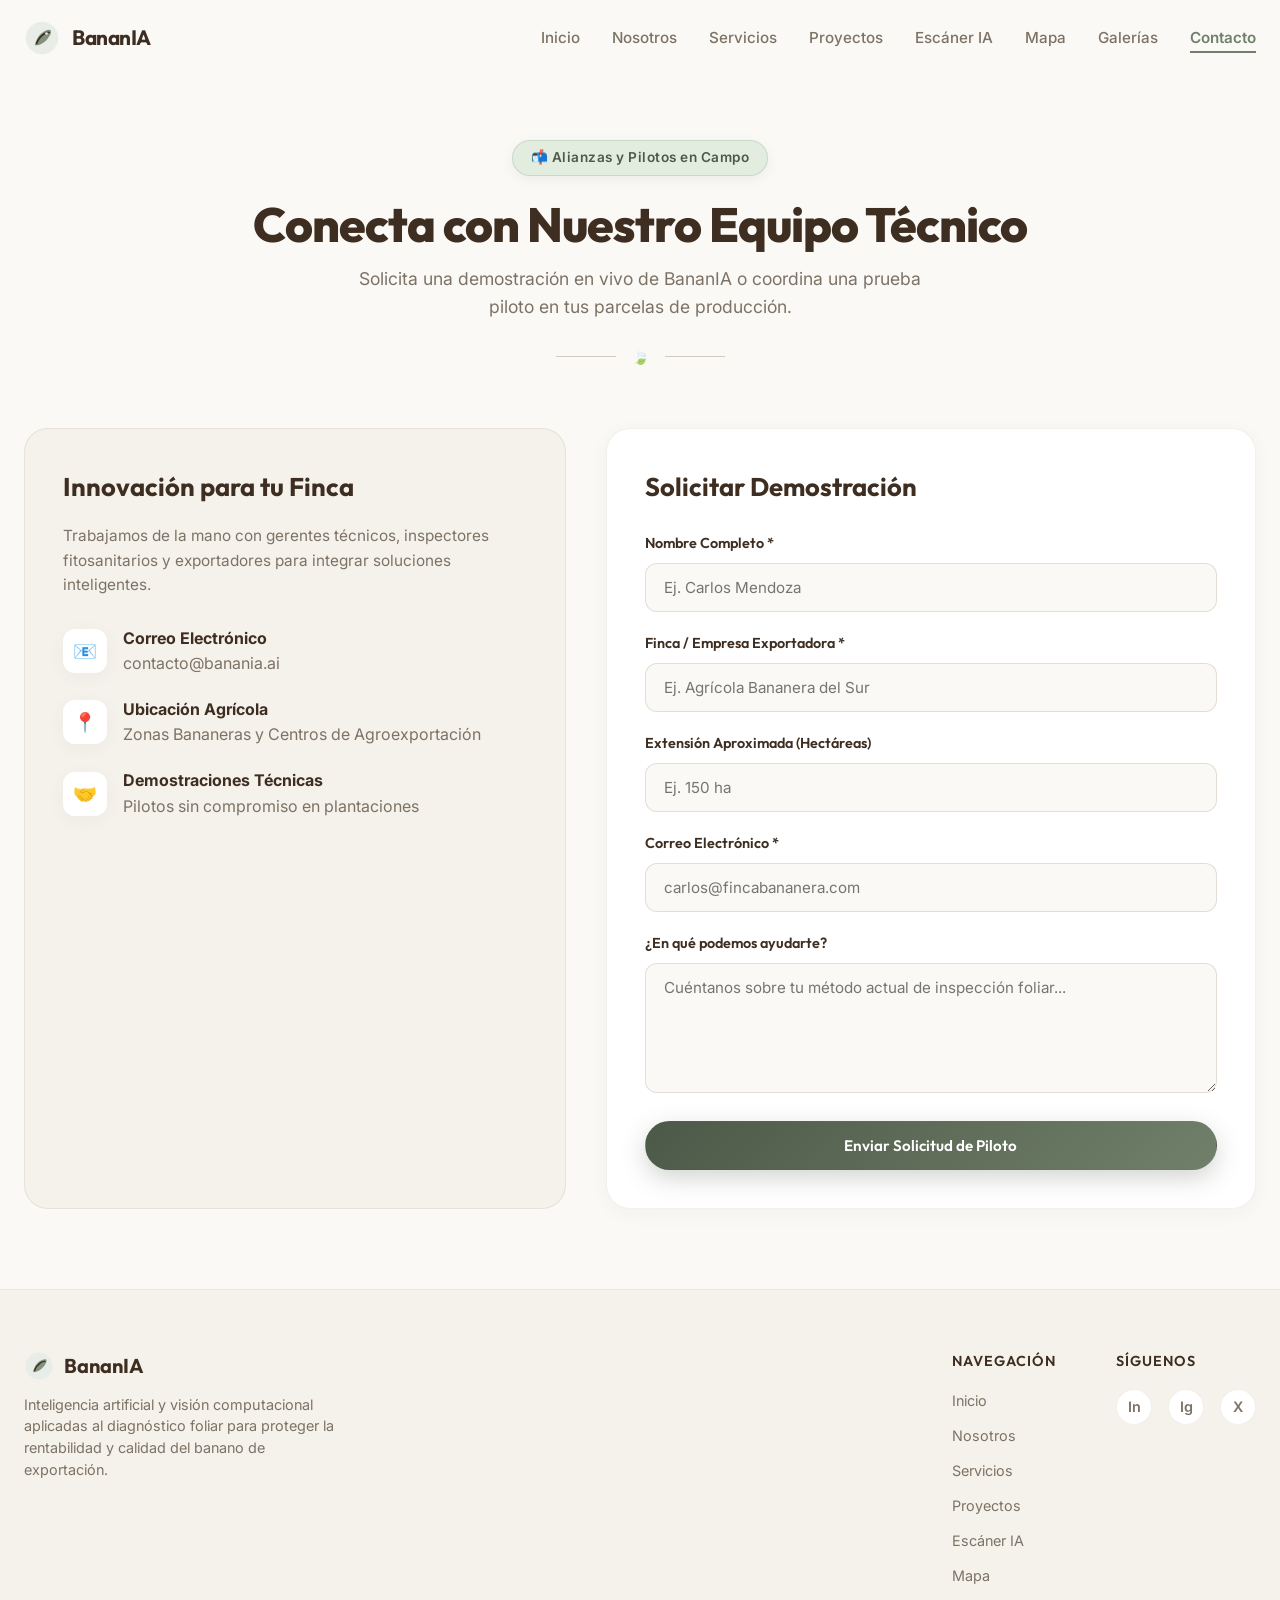
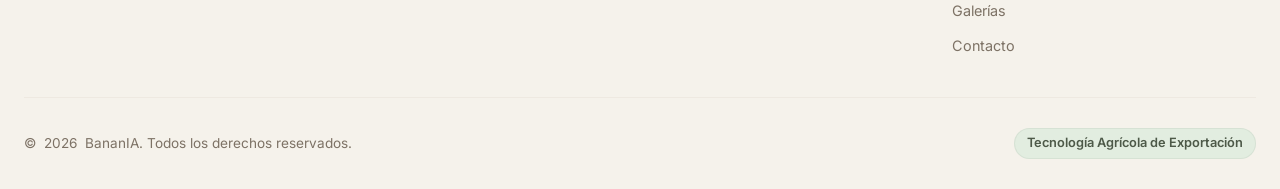
==== contacto.html @ 1381fcdc "Add files via upload" ====
<!DOCTYPE html>
<html lang="es">
<head>
  <meta charset="UTF-8">
  <meta name="viewport" content="width=device-width, initial-scale=1.0">
  <title>Contacto - BananIA</title>
  <meta name="description" content="Ponte en contacto con el equipo de BananIA para solicitar demostraciones o pilotos de inteligencia artificial en tu finca bananera.">
  <link rel="stylesheet" href="styles.css">
</head>
<body>
  <!-- ==========================================================================
       BARRA DE NAVEGACIÓN FIJA REUTILIZABLE
       ========================================================================== -->
  <header class="main-navbar" id="navbar">
    <div class="navbar-container">
      <a href="index.html" class="navbar-brand">
        <svg xmlns="http://www.w3.org/2000/svg" viewBox="0 0 40 40" width="36" height="36" fill="none">
          <circle cx="20" cy="20" r="18" fill="#E8EDE7" />
          <path d="M12 28C15 14 26 10 29 11C31 12 30 16 26 21C22 26 15 29 12 28Z" fill="#70806A" opacity="0.85"/>
          <path d="M14 26C18 16 26 13 28 14" stroke="#3E2E21" stroke-width="1.8" stroke-linecap="round"/>
          <circle cx="25" cy="15" r="1.5" fill="#E2EDE0" />
        </svg>
        <span>BananIA</span>
      </a>

      <button class="navbar-toggle" id="navbarToggle" aria-label="Abrir menú de navegación" aria-expanded="false" aria-controls="navbarMenu">
        <span></span>
        <span></span>
        <span></span>
      </button>

      <ul class="navbar-menu" id="navbarMenu">
        <li><a href="index.html" class="navbar-link">Inicio</a></li>
        <li><a href="nosotros.html" class="navbar-link">Nosotros</a></li>
        <li><a href="servicios.html" class="navbar-link">Servicios</a></li>
        <li><a href="proyectos.html" class="navbar-link">Proyectos</a></li>
        <li><a href="escaner.html" class="navbar-link">Escáner IA</a></li>
        <li><a href="mapa.html" class="navbar-link">Mapa</a></li>
        <li><a href="galerias.html" class="navbar-link">Galerías</a></li>
        <li><a href="contacto.html" class="navbar-link active">Contacto</a></li>
      </ul>
    </div>
  </header>

  <!-- ==========================================================================
       CONTENIDO PRINCIPAL - CONTACTO
       ========================================================================== -->
  <main class="main-content">
    <section class="hero-section">
      <div class="hero-badge">📬 Alianzas y Pilotos en Campo</div>
      <h1>Conecta con Nuestro Equipo Técnico</h1>
      <p>Solicita una demostración en vivo de BananIA o coordina una prueba piloto en tus parcelas de producción.</p>
      <div class="decorative-separator">
        <span></span>
        <i>🍃</i>
        <span></span>
      </div>
    </section>

    <!-- Sección de Formulario y Datos de Contacto -->
    <section class="contact-container">
      <!-- Tarjeta Info -->
      <aside class="contact-info-card">
        <h3>Innovación para tu Finca</h3>
        <p>Trabajamos de la mano con gerentes técnicos, inspectores fitosanitarios y exportadores para integrar soluciones inteligentes.</p>

        <div class="contact-item">
          <div class="contact-item-icon">📧</div>
          <div>
            <strong style="display:block; color:var(--color-dark-brown);">Correo Electrónico</strong>
            <span style="color:var(--color-text-muted);">contacto@banania.ai</span>
          </div>
        </div>

        <div class="contact-item">
          <div class="contact-item-icon">📍</div>
          <div>
            <strong style="display:block; color:var(--color-dark-brown);">Ubicación Agrícola</strong>
            <span style="color:var(--color-text-muted);">Zonas Bananeras y Centros de Agroexportación</span>
          </div>
        </div>

        <div class="contact-item">
          <div class="contact-item-icon">🤝</div>
          <div>
            <strong style="display:block; color:var(--color-dark-brown);">Demostraciones Técnicas</strong>
            <span style="color:var(--color-text-muted);">Pilotos sin compromiso en plantaciones</span>
          </div>
        </div>
      </aside>

      <!-- Tarjeta Formulario -->
      <div class="contact-form-card">
        <h3 style="font-family:var(--font-title); font-size:1.6rem; color:var(--color-dark-brown); margin-bottom: 24px;">Solicitar Demostración</h3>

        <div id="formFeedback" style="display:none; padding:16px; margin-bottom:20px; border-radius:12px; background:#e8f5e9; color:#2e7d32; font-weight:500;"></div>

        <form id="contactForm">
          <div class="form-group">
            <label for="nombre">Nombre Completo *</label>
            <input type="text" id="nombre" class="form-control" placeholder="Ej. Carlos Mendoza" required>
          </div>

          <div class="form-group">
            <label for="empresa">Finca / Empresa Exportadora *</label>
            <input type="text" id="empresa" class="form-control" placeholder="Ej. Agrícola Bananera del Sur" required>
          </div>

          <div class="form-group">
            <label for="hectareas">Extensión Aproximada (Hectáreas)</label>
            <input type="text" id="hectareas" class="form-control" placeholder="Ej. 150 ha">
          </div>

          <div class="form-group">
            <label for="email">Correo Electrónico *</label>
            <input type="email" id="email" class="form-control" placeholder="carlos@fincabananera.com" required>
          </div>

          <div class="form-group">
            <label for="mensaje">¿En qué podemos ayudarte?</label>
            <textarea id="mensaje" class="form-control" placeholder="Cuéntanos sobre tu método actual de inspección foliar..."></textarea>
          </div>

          <button type="submit" class="btn btn-primary" style="width:100%; justify-content:center;">Enviar Solicitud de Piloto</button>
        </form>
      </div>
    </section>
  </main>

  <!-- ==========================================================================
       PIE DE PÁGINA (FOOTER) REUTILIZABLE
       ========================================================================== -->
  <footer class="main-footer">
    <div class="footer-container">
      <div class="footer-top">
        <div class="footer-info">
          <a href="index.html" class="footer-logo">
            <svg xmlns="http://www.w3.org/2000/svg" viewBox="0 0 40 40" width="30" height="30" fill="none">
              <circle cx="20" cy="20" r="18" fill="#E8EDE7" />
              <path d="M12 28C15 14 26 10 29 11C31 12 30 16 26 21C22 26 15 29 12 28Z" fill="#70806A" opacity="0.85"/>
              <path d="M14 26C18 16 26 13 28 14" stroke="#3E2E21" stroke-width="1.8" stroke-linecap="round"/>
            </svg>
            <span>BananIA</span>
          </a>
          <p class="footer-desc">Inteligencia artificial y visión computacional aplicadas al diagnóstico foliar para proteger la rentabilidad y calidad del banano de exportación.</p>
        </div>

        <div class="footer-links-group">
          <nav class="footer-column" aria-label="Navegación del footer">
            <span class="footer-heading">Navegación</span>
            <a href="index.html" class="footer-link">Inicio</a>
            <a href="nosotros.html" class="footer-link">Nosotros</a>
            <a href="servicios.html" class="footer-link">Servicios</a>
            <a href="proyectos.html" class="footer-link">Proyectos</a>
            <a href="escaner.html" class="footer-link">Escáner IA</a>
            <a href="mapa.html" class="footer-link">Mapa</a>
            <a href="galerias.html" class="footer-link">Galerías</a>
            <a href="contacto.html" class="footer-link">Contacto</a>
          </nav>

          <div class="footer-column">
            <span class="footer-heading">Síguenos</span>
            <div class="footer-socials">
              <a href="#" class="social-icon" aria-label="LinkedIn">In</a>
              <a href="#" class="social-icon" aria-label="Instagram">Ig</a>
              <a href="#" class="social-icon" aria-label="Twitter">X</a>
            </div>
          </div>
        </div>
      </div>

      <div class="footer-bottom">
        <div class="footer-copy">
          &copy; <span id="footerYear"></span> BananIA. Todos los derechos reservados.
        </div>
        <div class="footer-counter">
          <span>Tecnología Agrícola de Exportación</span>
        </div>
      </div>
    </div>
  </footer>

  <script src="script.js"></script>
</body>
</html>
---- styles.css ----
/* ==========================================================================
   VARIABLES DE DISEÑO (PALETA SUAVE, NATURAL Y TEXTURAS)
   ========================================================================== */
@import url('https://fonts.googleapis.com/css2?family=Inter:wght@300;400;500;600&family=Outfit:wght@400;500;600;700;800&display=swap');
:root {
  /* Paleta de Colores Naturales */
  --color-white: #ffffff;
  --color-bg-hueso: #faf9f6;
  --color-bg-beige: #f5f2eb;
  --color-beige-dark: #e8e3d9;
  --color-light-brown: #af9b89;
  --color-dark-brown: #3e2e21;
  --color-pastel-green: #e2ede0;
  --color-olive-green: #70806a;
  --color-olive-dark: #4d5948;
  --color-light-gray: #f0f2ef;
  
  /* Colores de Texto */
  --color-text-dark: #2d261e;
  --color-text-muted: #7d7265;
  --color-text-light: #8e9c89;
  
  /* Fuentes */
  --font-title: 'Outfit', -apple-system, BlinkMacSystemFont, "Segoe UI", Roboto, Helvetica, Arial, sans-serif;
  --font-body: 'Inter', -apple-system, BlinkMacSystemFont, "Segoe UI", Roboto, Helvetica, Arial, sans-serif;
  
  /* Transiciones y Sombras */
  --transition-smooth: all 0.4s cubic-bezier(0.16, 1, 0.3, 1);
  --shadow-soft: 0 4px 20px rgba(62, 46, 33, 0.04);
  --shadow-medium: 0 10px 30px rgba(62, 46, 33, 0.08);
  --shadow-hover: 0 20px 40px rgba(112, 128, 106, 0.15);
  
  /* Bordes */
  --border-radius-sm: 8px;
  --border-radius-md: 16px;
  --border-radius-lg: 24px;
}
/* ==========================================================================
   RESET Y CONFIGURACIÓN GLOBAL
   ========================================================================== */
* {
  margin: 0;
  padding: 0;
  box-sizing: border-box;
}
html {
  scroll-behavior: smooth;
  width: 100%;
  height: 100%;
}
body {
  width: 100%;
  min-height: 100vh;
  font-family: var(--font-body);
  background-color: var(--color-bg-hueso);
  color: var(--color-text-dark);
  line-height: 1.6;
  -webkit-font-smoothing: antialiased;
  -moz-osx-font-smoothing: grayscale;
  display: flex;
  flex-direction: column;
}
/* ==========================================================================
   BARRA DE NAVEGACIÓN FIJA REUTILIZABLE
   ========================================================================== */
.main-navbar {
  position: fixed;
  top: 0;
  left: 0;
  width: 100%;
  z-index: 1000;
  background-color: transparent;
  border-bottom: 1px solid transparent;
  transition: var(--transition-smooth);
  padding: 20px 0;
}
/* Efecto al hacer scroll */
.main-navbar.navbar-scrolled {
  background-color: rgba(250, 249, 246, 0.85);
  backdrop-filter: blur(12px);
  -webkit-backdrop-filter: blur(12px);
  padding: 14px 0;
  border-bottom: 1px solid rgba(112, 128, 106, 0.1);
  box-shadow: var(--shadow-soft);
}
.navbar-container {
  max-width: 1400px;
  margin: 0 auto;
  padding: 0 24px;
  display: flex;
  align-items: center;
  justify-content: space-between;
}
/* Logo y Nombre */
.navbar-brand {
  display: flex;
  align-items: center;
  gap: 12px;
  text-decoration: none;
  color: var(--color-dark-brown);
  font-family: var(--font-title);
  font-weight: 700;
  font-size: 1.3rem;
  letter-spacing: -0.5px;
  transition: var(--transition-smooth);
}
.navbar-brand img,
.navbar-brand svg {
  width: 36px;
  height: 36px;
  object-fit: contain;
  transition: var(--transition-smooth);
}
.navbar-brand:hover {
  opacity: 0.9;
}
.navbar-brand:hover img,
.navbar-brand:hover svg {
  transform: rotate(5deg) scale(1.05);
}
/* Menú de Opciones */
.navbar-menu {
  display: flex;
  align-items: center;
  gap: 32px;
  list-style: none;
}
.navbar-link {
  text-decoration: none;
  color: var(--color-text-muted);
  font-weight: 500;
  font-size: 0.95rem;
  transition: var(--transition-smooth);
  position: relative;
  padding: 6px 0;
}
.navbar-link::after {
  content: '';
  position: absolute;
  bottom: 0;
  left: 0;
  width: 100%;
  height: 2px;
  background-color: var(--color-olive-green);
  transform: scaleX(0);
  transform-origin: right;
  transition: transform 0.3s ease;
}
.navbar-link:hover {
  color: var(--color-dark-brown);
}
.navbar-link:hover::after {
  transform: scaleX(1);
  transform-origin: left;
}
.navbar-link.active {
  color: var(--color-olive-green);
  font-weight: 600;
}
.navbar-link.active::after {
  transform: scaleX(1);
  background-color: var(--color-olive-green);
}
/* Botón Menú Hamburguesa (Móviles) */
.navbar-toggle {
  display: none;
  background: none;
  border: none;
  cursor: pointer;
  padding: 8px;
  z-index: 1001;
}
.navbar-toggle span {
  display: block;
  width: 24px;
  height: 2px;
  background-color: var(--color-dark-brown);
  margin: 5px 0;
  transition: var(--transition-smooth);
}
/* Animación del menú móvil activo */
.navbar-toggle.active span:nth-child(1) {
  transform: translateY(7px) rotate(45deg);
}
.navbar-toggle.active span:nth-child(2) {
  opacity: 0;
}
.navbar-toggle.active span:nth-child(3) {
  transform: translateY(-7px) rotate(-45deg);
}
/* Responsive Navbar */
@media (max-width: 768px) {
  .navbar-toggle {
    display: block;
  }
  .navbar-menu {
    position: fixed;
    top: 0;
    right: -100%;
    width: 280px;
    height: 100vh;
    background-color: var(--color-bg-hueso);
    flex-direction: column;
    justify-content: center;
    gap: 40px;
    box-shadow: -10px 0 30px rgba(62, 46, 33, 0.05);
    transition: var(--transition-smooth);
    padding: 40px;
    z-index: 1000;
    border-left: 1px solid rgba(112, 128, 106, 0.1);
  }
  .navbar-menu.active {
    right: 0;
  }
  .navbar-link {
    font-size: 1.1rem;
  }
}
/* ==========================================================================
   CONTENEDOR PRINCIPAL Y HERO
   ========================================================================== */
.main-content {
  flex: 1;
  padding-top: 120px; /* Margen para compensar navbar fija */
  max-width: 1400px;
  width: 100%;
  margin: 0 auto;
  padding-left: 24px;
  padding-right: 24px;
  animation: fadeIn 0.8s ease-out;
}
.hero-section {
  text-align: center;
  margin-bottom: 60px;
  margin-top: 20px;
}
.hero-section h1 {
  font-family: var(--font-title);
  font-size: 3rem;
  color: var(--color-dark-brown);
  font-weight: 800;
  letter-spacing: -1px;
  margin-bottom: 12px;
  line-height: 1.2;
}
.hero-section p {
  font-size: 1.1rem;
  color: var(--color-text-muted);
  max-width: 600px;
  margin: 0 auto 24px;
  font-weight: 400;
}
.decorative-separator {
  display: flex;
  align-items: center;
  justify-content: center;
  gap: 16px;
  margin: 0 auto;
}
.decorative-separator span {
  display: block;
  height: 1px;
  width: 60px;
  background-color: var(--color-light-brown);
  opacity: 0.5;
}
.decorative-separator i {
  color: var(--color-olive-green);
  font-size: 14px;
  font-style: normal;
  opacity: 0.7;
}
/* ==========================================================================
   SISTEMA DE PESTAÑAS (TABS)
   ========================================================================== */
.tabs-wrapper {
  display: flex;
  justify-content: center;
  margin-bottom: 48px;
  opacity: 0;
  animation: slideUp 0.8s ease-out 0.2s forwards;
}
.tabs-container {
  display: flex;
  gap: 8px;
  background-color: var(--color-bg-beige);
  padding: 6px;
  border-radius: var(--border-radius-md);
  border: 1px solid rgba(175, 155, 137, 0.15);
  box-shadow: var(--shadow-soft);
  flex-wrap: wrap;
  justify-content: center;
}
.tab-button {
  background: transparent;
  border: 1px solid transparent;
  padding: 10px 24px;
  border-radius: 12px;
  cursor: pointer;
  transition: var(--transition-smooth);
  display: flex;
  flex-direction: column;
  align-items: center;
  justify-content: center;
  color: var(--color-text-muted);
}
.tab-button:hover {
  color: var(--color-dark-brown);
  background-color: rgba(255, 255, 255, 0.5);
}
.tab-button.active {
  background-color: var(--color-white);
  color: var(--color-olive-dark);
  box-shadow: var(--shadow-soft);
  border-color: rgba(112, 128, 106, 0.15);
}
.tab-name {
  font-family: var(--font-title);
  font-weight: 600;
  font-size: 0.95rem;
}
.tab-count {
  font-size: 0.75rem;
  opacity: 0.8;
  margin-top: 2px;
}
/* Detalles específicos de colores activos sutiles por carpeta */
.tab-button.active[data-carpeta="galeria1"] {
  border-left: 3px solid var(--color-olive-green);
}
.tab-button.active[data-carpeta="galeria2"] {
  border-left: 3px solid var(--color-light-brown);
}
.tab-button.active[data-carpeta="galeria3"] {
  border-left: 3px solid var(--color-dark-brown);
}
/* Info de Carpeta Activa */
.carpeta-info {
  text-align: center;
  margin-bottom: 40px;
  animation: fadeIn 0.5s ease-out;
}
.carpeta-info h2 {
  font-family: var(--font-title);
  font-size: 1.8rem;
  color: var(--color-dark-brown);
  font-weight: 600;
  margin-bottom: 6px;
}
.carpeta-info p {
  font-size: 1rem;
  color: var(--color-text-muted);
  max-width: 800px;
  margin: 0 auto;
}
/* ==========================================================================
   INDICADORES DE CARGA (LOADER) Y ESTADOS
   ========================================================================== */
.loader-container {
  display: none;
  text-align: center;
  padding: 80px 20px;
}
.loader-container.active {
  display: block;
}
.spinner {
  width: 48px;
  height: 48px;
  border: 3px solid var(--color-pastel-green);
  border-top-color: var(--color-olive-green);
  border-radius: 50%;
  animation: spin 1s infinite linear;
  margin: 0 auto 20px;
}
.loader-text {
  font-family: var(--font-title);
  font-size: 1rem;
  color: var(--color-text-muted);
  font-weight: 500;
  letter-spacing: 0.5px;
}
/* Mensajes de Estado */
.estado-mensaje {
  display: none;
  text-align: center;
  padding: 80px 24px;
  background-color: var(--color-bg-beige);
  border-radius: var(--border-radius-lg);
  border: 1px solid rgba(175, 155, 137, 0.1);
  max-width: 600px;
  margin: 40px auto;
  box-shadow: var(--shadow-soft);
}
.estado-mensaje.active {
  display: block;
  animation: scaleIn 0.5s cubic-bezier(0.16, 1, 0.3, 1);
}
.estado-icono {
  font-size: 3rem;
  margin-bottom: 16px;
}
.estado-texto h2 {
  font-family: var(--font-title);
  font-size: 1.5rem;
  color: var(--color-dark-brown);
  margin-bottom: 8px;
}
.estado-texto p {
  font-size: 0.95rem;
  color: var(--color-text-muted);
  line-height: 1.5;
}
/* ==========================================================================
   GALERÍA (CUADRÍCULA DE IMÁGENES)
   ========================================================================== */
.galeria {
  display: grid;
  grid-template-columns: repeat(auto-fill, minmax(300px, 1fr));
  gap: 30px;
  margin-bottom: 80px;
  min-height: 200px;
  opacity: 0;
  animation: fadeIn 0.8s ease-out 0.4s forwards;
}
/* Tarjeta de Imagen Premium */
.imagen-card {
  position: relative;
  background-color: var(--color-white);
  border-radius: var(--border-radius-md);
  overflow: hidden;
  box-shadow: var(--shadow-soft);
  border: 1px solid rgba(175, 155, 137, 0.08);
  aspect-ratio: 1 / 1;
  cursor: pointer;
  transform: translateY(0);
  transition: var(--transition-smooth);
}
.imagen-card:hover {
  transform: translateY(-8px);
  box-shadow: var(--shadow-hover);
  border-color: rgba(112, 128, 106, 0.15);
}
.imagen-card img {
  width: 100%;
  height: 100%;
  object-fit: cover;
  transition: transform 0.8s cubic-bezier(0.16, 1, 0.3, 1);
  display: block;
}
.imagen-card:hover img {
  transform: scale(1.08);
}
/* Overlay Elegante */
.imagen-overlay {
  position: absolute;
  bottom: 0;
  left: 0;
  right: 0;
  background: linear-gradient(to top, rgba(62, 46, 33, 0.85) 0%, rgba(62, 46, 33, 0.3) 60%, transparent 100%);
  padding: 24px;
  transform: translateY(100%);
  transition: var(--transition-smooth);
  display: flex;
  align-items: flex-end;
  height: 100%;
}
.imagen-card:hover .imagen-overlay {
  transform: translateY(0);
}
.imagen-info-wrapper {
  width: 100%;
}
.imagen-nombre {
  color: var(--color-white);
  font-family: var(--font-title);
  font-size: 1.05rem;
  font-weight: 600;
  margin-bottom: 6px;
  overflow: hidden;
  text-overflow: ellipsis;
  white-space: nowrap;
}
.imagen-ver {
  display: inline-flex;
  align-items: center;
  gap: 6px;
  color: var(--color-pastel-green);
  font-size: 0.8rem;
  font-weight: 500;
  text-transform: uppercase;
  letter-spacing: 1px;
}
.imagen-ver::after {
  content: '→';
  transition: var(--transition-smooth);
}
.imagen-card:hover .imagen-ver::after {
  transform: translateX(4px);
}
/* Adaptación del Grid para pantallas pequeñas */
@media (max-width: 1024px) {
  .galeria {
    grid-template-columns: repeat(auto-fill, minmax(260px, 1fr));
    gap: 24px;
  }
}
@media (max-width: 768px) {
  .galeria {
    grid-template-columns: repeat(2, 1fr);
    gap: 16px;
  }
  
  .imagen-overlay {
    transform: translateY(0);
    background: linear-gradient(to top, rgba(62, 46, 33, 0.7) 0%, rgba(62, 46, 33, 0) 50%);
    padding: 16px;
  }
  
  .imagen-nombre {
    font-size: 0.9rem;
  }
  
  .imagen-ver {
    display: none;
  }
}
@media (max-width: 480px) {
  .galeria {
    grid-template-columns: 1fr;
    gap: 20px;
  }
}
/* ==========================================================================
   PIE DE PÁGINA (FOOTER) MINIMALISTA Y REUTILIZABLE
   ========================================================================== */
.main-footer {
  width: 100%;
  background-color: var(--color-bg-beige);
  border-top: 1px solid rgba(175, 155, 137, 0.15);
  padding: 60px 0 30px;
  margin-top: auto;
}
.footer-container {
  max-width: 1400px;
  margin: 0 auto;
  padding: 0 24px;
}
.footer-top {
  display: flex;
  justify-content: space-between;
  align-items: flex-start;
  flex-wrap: wrap;
  gap: 40px;
  padding-bottom: 40px;
  border-bottom: 1px solid rgba(175, 155, 137, 0.1);
}
.footer-info {
  max-width: 320px;
}
.footer-logo {
  display: flex;
  align-items: center;
  gap: 10px;
  text-decoration: none;
  color: var(--color-dark-brown);
  font-family: var(--font-title);
  font-weight: 700;
  font-size: 1.25rem;
  margin-bottom: 12px;
}
.footer-logo img,
.footer-logo svg {
  width: 30px;
  height: 30px;
}
.footer-desc {
  font-size: 0.9rem;
  color: var(--color-text-muted);
  line-height: 1.5;
}
.footer-links-group {
  display: flex;
  gap: 60px;
  flex-wrap: wrap;
}
.footer-column {
  display: flex;
  flex-direction: column;
  gap: 12px;
}
.footer-heading {
  font-family: var(--font-title);
  font-size: 0.9rem;
  font-weight: 600;
  text-transform: uppercase;
  letter-spacing: 1px;
  color: var(--color-dark-brown);
  margin-bottom: 4px;
}
.footer-link {
  text-decoration: none;
  color: var(--color-text-muted);
  font-size: 0.9rem;
  transition: var(--transition-smooth);
}
.footer-link:hover {
  color: var(--color-olive-green);
  transform: translateX(2px);
}
.footer-socials {
  display: flex;
  gap: 16px;
}
/* Iconos Sociales minimalistas */
.social-icon {
  display: flex;
  align-items: center;
  justify-content: center;
  width: 36px;
  height: 36px;
  border-radius: 50%;
  background-color: var(--color-white);
  border: 1px solid rgba(175, 155, 137, 0.15);
  color: var(--color-text-muted);
  font-size: 0.9rem;
  text-decoration: none;
  font-weight: 600;
  transition: var(--transition-smooth);
}
.social-icon:hover {
  background-color: var(--color-olive-green);
  color: var(--color-white);
  transform: translateY(-3px);
  border-color: var(--color-olive-green);
}
/* Parte Inferior del Footer */
.footer-bottom {
  display: flex;
  justify-content: space-between;
  align-items: center;
  flex-wrap: wrap;
  gap: 20px;
  padding-top: 30px;
  font-size: 0.85rem;
  color: var(--color-text-muted);
}
.footer-copy {
  display: flex;
  align-items: center;
  gap: 8px;
}
.footer-counter {
  background-color: var(--color-pastel-green);
  color: var(--color-olive-dark);
  padding: 4px 12px;
  border-radius: 20px;
  font-weight: 600;
  font-size: 0.8rem;
  border: 1px solid rgba(112, 128, 106, 0.1);
}
@media (max-width: 768px) {
  .main-footer {
    padding: 40px 0 20px;
  }
  
  .footer-top {
    flex-direction: column;
    gap: 30px;
  }
  
  .footer-links-group {
    gap: 40px;
    width: 100%;
    justify-content: space-between;
  }
  
  .footer-bottom {
    flex-direction: column;
    text-align: center;
    gap: 12px;
  }
}
/* ==========================================================================
   ANIMACIONES CLAVE
   ========================================================================== */
@keyframes fadeIn {
  from { opacity: 0; }
  to { opacity: 1; }
}
@keyframes slideUp {
  from {
    opacity: 0;
    transform: translateY(20px);
  }
  to {
    opacity: 1;
    transform: translateY(0);
  }
}
@keyframes scaleIn {
  from {
    opacity: 0;
    transform: scale(0.95);
  }
  to {
    opacity: 1;
    transform: scale(1);
  }
}
@keyframes spin {
  to { transform: rotate(360deg); }
}
/* ==========================================================================
   SCROLLBAR DE DISEÑO
   ========================================================================== */
::-webkit-scrollbar {
  width: 10px;
}
::-webkit-scrollbar-track {
  background: var(--color-bg-hueso);
}
::-webkit-scrollbar-thumb {
  background: var(--color-beige-dark);
  border-radius: 5px;
  border: 2px solid var(--color-bg-hueso);
}
::-webkit-scrollbar-thumb:hover {
  background: var(--color-light-brown);
}

/* ==========================================================================
   COMPONENTES PREMIUM - BOTONES E INSIGNIAS (BANANIA)
   ========================================================================== */
.btn-group {
  display: flex;
  gap: 16px;
  justify-content: center;
  flex-wrap: wrap;
  margin-top: 28px;
}
.btn {
  display: inline-flex;
  align-items: center;
  gap: 10px;
  padding: 14px 28px;
  border-radius: 50px;
  font-family: var(--font-title);
  font-weight: 600;
  font-size: 0.95rem;
  text-decoration: none;
  cursor: pointer;
  transition: var(--transition-smooth);
  border: 1px solid transparent;
}
.btn-primary {
  background: linear-gradient(135deg, var(--color-olive-dark) 0%, var(--color-olive-green) 100%);
  color: var(--color-white);
  box-shadow: 0 8px 25px rgba(77, 89, 72, 0.25);
}
.btn-primary:hover {
  transform: translateY(-3px);
  box-shadow: 0 14px 30px rgba(77, 89, 72, 0.35);
  background: linear-gradient(135deg, #3f4a3b 0%, #5d6d58 100%);
  color: var(--color-white);
}
.btn-secondary {
  background-color: var(--color-white);
  color: var(--color-dark-brown);
  border-color: rgba(175, 155, 137, 0.3);
  box-shadow: var(--shadow-soft);
}
.btn-secondary:hover {
  transform: translateY(-3px);
  border-color: var(--color-olive-green);
  color: var(--color-olive-dark);
  box-shadow: var(--shadow-medium);
}
.hero-badge {
  display: inline-flex;
  align-items: center;
  gap: 8px;
  background-color: var(--color-pastel-green);
  color: var(--color-olive-dark);
  padding: 6px 18px;
  border-radius: 30px;
  font-size: 0.85rem;
  font-weight: 600;
  letter-spacing: 0.5px;
  margin-bottom: 20px;
  border: 1px solid rgba(112, 128, 106, 0.2);
  box-shadow: 0 4px 12px rgba(112, 128, 106, 0.1);
}

/* ==========================================================================
   SECCIONES Y TARJETAS COMPARATIVAS (PROBLEMÁTICA VS SOLUCIÓN)
   ========================================================================== */
.section-header {
  text-align: center;
  max-width: 800px;
  margin: 0 auto 60px;
}
.section-header h2 {
  font-family: var(--font-title);
  font-size: 2.3rem;
  color: var(--color-dark-brown);
  font-weight: 700;
  margin-bottom: 14px;
  letter-spacing: -0.5px;
}
.section-header p {
  color: var(--color-text-muted);
  font-size: 1.08rem;
  line-height: 1.6;
}
.comparison-grid {
  display: grid;
  grid-template-columns: repeat(auto-fit, minmax(320px, 1fr));
  gap: 30px;
  margin-bottom: 80px;
}
.comparison-card {
  background: var(--color-white);
  border-radius: var(--border-radius-lg);
  padding: 36px;
  border: 1px solid rgba(175, 155, 137, 0.15);
  box-shadow: var(--shadow-soft);
  transition: var(--transition-smooth);
  position: relative;
  overflow: hidden;
}
.comparison-card:hover {
  transform: translateY(-6px);
  box-shadow: var(--shadow-hover);
}
.comparison-card.problem {
  border-top: 5px solid #d96b62;
}
.comparison-card.solution {
  border-top: 5px solid #5ca060;
}
.card-tag {
  display: inline-block;
  font-size: 0.75rem;
  font-weight: 700;
  text-transform: uppercase;
  letter-spacing: 1.5px;
  padding: 4px 12px;
  border-radius: 6px;
  margin-bottom: 18px;
}
.comparison-card.problem .card-tag {
  background-color: #fceceb;
  color: #b84339;
}
.comparison-card.solution .card-tag {
  background-color: #e8f5e9;
  color: #2e7d32;
}
.comparison-card h3 {
  font-family: var(--font-title);
  font-size: 1.6rem;
  color: var(--color-dark-brown);
  margin-bottom: 14px;
}
.comparison-card p {
  color: var(--color-text-muted);
  font-size: 0.98rem;
  margin-bottom: 22px;
}
.feature-list {
  list-style: none;
  display: flex;
  flex-direction: column;
  gap: 14px;
}
.feature-list li {
  display: flex;
  align-items: flex-start;
  gap: 12px;
  font-size: 0.95rem;
  color: var(--color-text-dark);
}
.feature-list li i {
  font-style: normal;
  font-size: 1.1rem;
  flex-shrink: 0;
}

/* ==========================================================================
   TARJETAS DE CATEGORÍAS IA (SANA / POLVO / DAÑADA)
   ========================================================================== */
.categories-grid {
  display: grid;
  grid-template-columns: repeat(auto-fit, minmax(290px, 1fr));
  gap: 26px;
  margin-bottom: 80px;
}
.category-card {
  background: var(--color-white);
  border-radius: var(--border-radius-md);
  padding: 32px 28px;
  border: 1px solid rgba(175, 155, 137, 0.12);
  box-shadow: var(--shadow-soft);
  transition: var(--transition-smooth);
  display: flex;
  flex-direction: column;
}
.category-card:hover {
  transform: translateY(-8px);
  box-shadow: var(--shadow-hover);
}
.category-card.sana {
  border-left: 4px solid #4caf50;
}
.category-card.polvo {
  border-left: 4px solid #8d6e63;
}
.category-card.danada {
  border-left: 4px solid #f44336;
}
.cat-icon {
  font-size: 2.2rem;
  margin-bottom: 16px;
}
.category-card h3 {
  font-family: var(--font-title);
  font-size: 1.35rem;
  color: var(--color-dark-brown);
  margin-bottom: 10px;
}
.category-card p {
  color: var(--color-text-muted);
  font-size: 0.93rem;
  line-height: 1.6;
}
.cat-badge {
  margin-top: auto;
  padding-top: 18px;
  font-size: 0.82rem;
  font-weight: 600;
}
.sana .cat-badge { color: #2e7d32; }
.polvo .cat-badge { color: #5d4037; }
.danada .cat-badge { color: #c62828; }

/* ==========================================================================
   PROPUESTA DE VALOR / VALUE PROPOSITION GRID
   ========================================================================== */
.value-grid {
  display: grid;
  grid-template-columns: repeat(auto-fit, minmax(250px, 1fr));
  gap: 26px;
  margin-bottom: 80px;
}
.value-card {
  background: var(--color-bg-beige);
  padding: 30px;
  border-radius: var(--border-radius-md);
  border: 1px solid rgba(175, 155, 137, 0.15);
  transition: var(--transition-smooth);
}
.value-card:hover {
  background: var(--color-white);
  transform: translateY(-5px);
  box-shadow: var(--shadow-medium);
}
.value-icon {
  width: 52px;
  height: 52px;
  border-radius: 14px;
  background-color: var(--color-white);
  display: flex;
  align-items: center;
  justify-content: center;
  font-size: 1.5rem;
  margin-bottom: 20px;
  box-shadow: var(--shadow-soft);
  border: 1px solid rgba(112, 128, 106, 0.12);
}
.value-card h3 {
  font-family: var(--font-title);
  font-size: 1.18rem;
  color: var(--color-dark-brown);
  margin-bottom: 10px;
}
.value-card p {
  color: var(--color-text-muted);
  font-size: 0.92rem;
  line-height: 1.6;
}

/* ==========================================================================
   SIMULADOR INTERACTIVO DE ESCANEO BANANIA (AI SCAN SIMULATOR)
   ========================================================================== */
.interactive-scanner {
  background: linear-gradient(145deg, var(--color-dark-brown) 0%, #291e15 100%);
  border-radius: var(--border-radius-lg);
  padding: 40px;
  color: var(--color-white);
  margin-bottom: 80px;
  box-shadow: var(--shadow-hover);
  position: relative;
  overflow: hidden;
}
.scanner-grid {
  display: grid;
  grid-template-columns: 1fr 1fr;
  gap: 40px;
  align-items: center;
}
@media (max-width: 850px) {
  .scanner-grid {
    grid-template-columns: 1fr;
  }
}
.scanner-info h3 {
  font-family: var(--font-title);
  font-size: 1.9rem;
  color: var(--color-white);
  margin-bottom: 14px;
}
.scanner-info p {
  color: #c9c0b5;
  font-size: 0.98rem;
  margin-bottom: 24px;
  line-height: 1.6;
}
.scanner-demo-box {
  background-color: #1a130c;
  border-radius: var(--border-radius-md);
  padding: 24px;
  border: 1px solid rgba(255, 255, 255, 0.1);
  position: relative;
}
.leaf-preview {
  height: 240px;
  border-radius: 12px;
  background: radial-gradient(circle at center, #354a31 0%, #1a2617 100%);
  display: flex;
  align-items: center;
  justify-content: center;
  position: relative;
  overflow: hidden;
  border: 1px solid rgba(255, 255, 255, 0.15);
}
.leaf-svg {
  width: 140px;
  height: 140px;
  transition: var(--transition-smooth);
}
.scan-laser {
  position: absolute;
  top: 0;
  left: 0;
  width: 100%;
  height: 3px;
  background: linear-gradient(90deg, transparent, #81c784, transparent);
  box-shadow: 0 0 15px #81c784;
  animation: scanLaser 2.5s infinite ease-in-out;
}
@keyframes scanLaser {
  0% { top: 0%; opacity: 0.8; }
  50% { top: 98%; opacity: 1; }
  100% { top: 0%; opacity: 0.8; }
}
.scanner-controls {
  display: flex;
  gap: 10px;
  margin-top: 18px;
  flex-wrap: wrap;
}
.scan-btn {
  flex: 1;
  min-width: 100px;
  padding: 10px 14px;
  border-radius: 10px;
  border: 1px solid rgba(255, 255, 255, 0.15);
  background: rgba(255, 255, 255, 0.05);
  color: var(--color-white);
  font-family: var(--font-title);
  font-weight: 500;
  font-size: 0.85rem;
  cursor: pointer;
  transition: var(--transition-smooth);
}
.scan-btn:hover, .scan-btn.active {
  background: var(--color-olive-green);
  border-color: var(--color-olive-green);
}
.scan-result-panel {
  margin-top: 18px;
  padding: 14px 18px;
  border-radius: 10px;
  background: rgba(255, 255, 255, 0.07);
  display: flex;
  align-items: center;
  justify-content: space-between;
}
.scan-result-title {
  font-size: 0.85rem;
  color: #a89f91;
}
.scan-result-badge {
  font-family: var(--font-title);
  font-weight: 700;
  font-size: 0.95rem;
  padding: 4px 14px;
  border-radius: 20px;
}

/* ==========================================================================
   ROADMAP / TIMELINE DE PROYECTOS Y ESTADO ACTUAL
   ========================================================================== */
.timeline {
  position: relative;
  max-width: 860px;
  margin: 0 auto 80px;
  padding-left: 30px;
  border-left: 2px solid rgba(175, 155, 137, 0.3);
}
.timeline-item {
  position: relative;
  margin-bottom: 40px;
  padding-left: 24px;
}
.timeline-dot {
  position: absolute;
  left: -37px;
  top: 4px;
  width: 14px;
  height: 14px;
  border-radius: 50%;
  background-color: var(--color-olive-green);
  border: 3px solid var(--color-bg-hueso);
  box-shadow: 0 0 0 4px rgba(112, 128, 106, 0.2);
}
.timeline-item.current .timeline-dot {
  background-color: #2e7d32;
  box-shadow: 0 0 0 6px rgba(46, 125, 50, 0.25);
}
.timeline-content {
  background: var(--color-white);
  border-radius: var(--border-radius-md);
  padding: 26px;
  border: 1px solid rgba(175, 155, 137, 0.15);
  box-shadow: var(--shadow-soft);
}
.timeline-badge {
  display: inline-block;
  font-size: 0.75rem;
  font-weight: 700;
  text-transform: uppercase;
  padding: 4px 10px;
  border-radius: 6px;
  background-color: var(--color-bg-beige);
  color: var(--color-dark-brown);
  margin-bottom: 10px;
}
.timeline-item.current .timeline-badge {
  background-color: #e8f5e9;
  color: #2e7d32;
}
.timeline-content h3 {
  font-family: var(--font-title);
  font-size: 1.3rem;
  color: var(--color-dark-brown);
  margin-bottom: 8px;
}
.timeline-content p {
  color: var(--color-text-muted);
  font-size: 0.93rem;
  line-height: 1.6;
}

/* ==========================================================================
   FORMULARIO DE CONTACTO ELEGANTE
   ========================================================================== */
.contact-container {
  display: grid;
  grid-template-columns: 1fr 1.2fr;
  gap: 40px;
  margin-bottom: 80px;
}
@media (max-width: 850px) {
  .contact-container {
    grid-template-columns: 1fr;
  }
}
.contact-info-card {
  background: var(--color-bg-beige);
  padding: 38px;
  border-radius: var(--border-radius-lg);
  border: 1px solid rgba(175, 155, 137, 0.2);
}
.contact-info-card h3 {
  font-family: var(--font-title);
  font-size: 1.6rem;
  color: var(--color-dark-brown);
  margin-bottom: 16px;
}
.contact-info-card p {
  color: var(--color-text-muted);
  font-size: 0.96rem;
  margin-bottom: 28px;
}
.contact-item {
  display: flex;
  align-items: center;
  gap: 16px;
  margin-bottom: 20px;
}
.contact-item-icon {
  width: 44px;
  height: 44px;
  border-radius: 12px;
  background: var(--color-white);
  display: flex;
  align-items: center;
  justify-content: center;
  font-size: 1.2rem;
  color: var(--color-olive-dark);
  box-shadow: var(--shadow-soft);
}
.contact-form-card {
  background: var(--color-white);
  padding: 38px;
  border-radius: var(--border-radius-lg);
  border: 1px solid rgba(175, 155, 137, 0.15);
  box-shadow: var(--shadow-soft);
}
.form-group {
  margin-bottom: 20px;
}
.form-group label {
  display: block;
  font-family: var(--font-title);
  font-weight: 600;
  font-size: 0.9rem;
  color: var(--color-dark-brown);
  margin-bottom: 8px;
}
.form-control {
  width: 100%;
  padding: 14px 18px;
  border-radius: 12px;
  border: 1px solid rgba(175, 155, 137, 0.3);
  font-family: var(--font-body);
  font-size: 0.95rem;
  background-color: var(--color-bg-hueso);
  transition: var(--transition-smooth);
  color: var(--color-text-dark);
}
.form-control:focus {
  outline: none;
  border-color: var(--color-olive-green);
  background-color: var(--color-white);
  box-shadow: 0 0 0 4px rgba(112, 128, 106, 0.15);
}
textarea.form-control {
  resize: vertical;
  min-height: 130px;
}
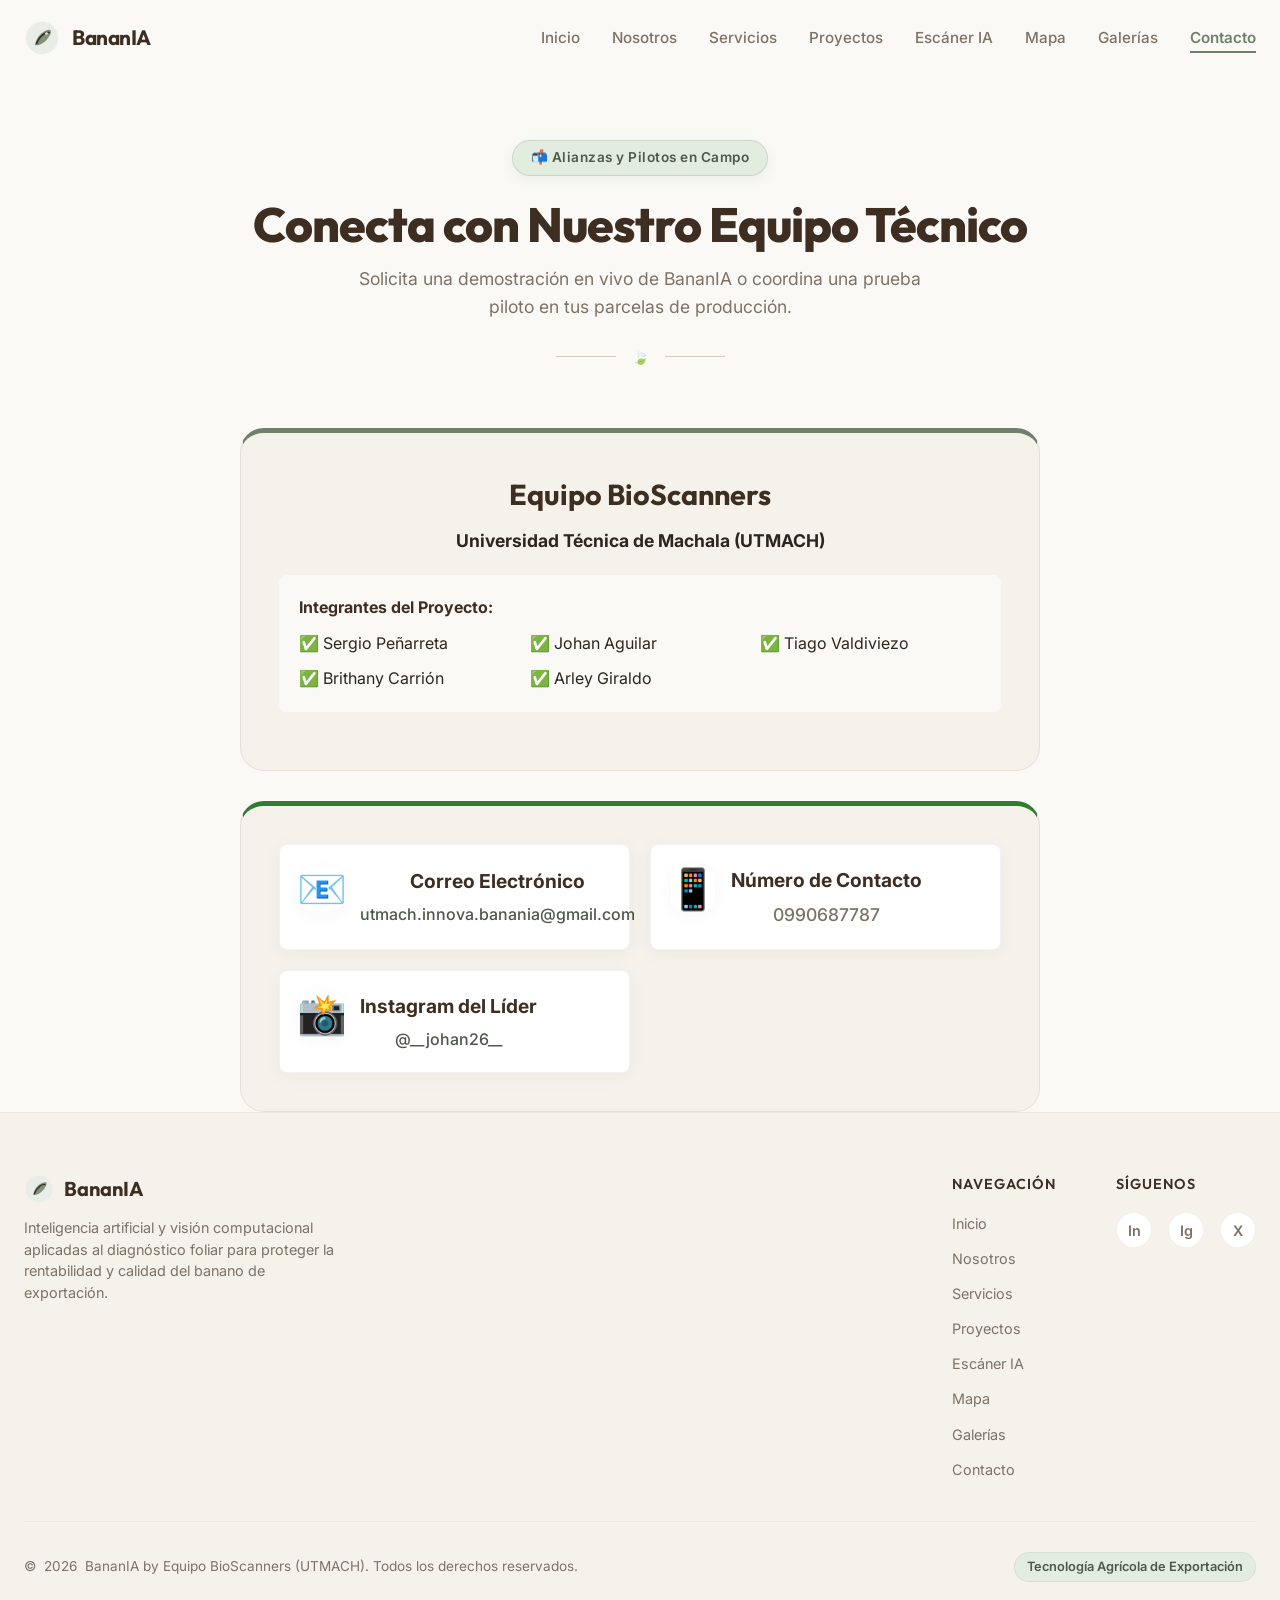
==== commit e82eb697: "Add files via upload" ====
--- a/contacto.html
+++ b/contacto.html
@@ -1,4 +1,4 @@
-<!DOCTYPE html>
+﻿<!DOCTYPE html>
 <html lang="es">
 <head>
   <meta charset="UTF-8">
@@ -58,71 +58,55 @@
     </section>
 
     <!-- Sección de Formulario y Datos de Contacto -->
-    <section class="contact-container">
-      <!-- Tarjeta Info -->
-      <aside class="contact-info-card">
-        <h3>Innovación para tu Finca</h3>
-        <p>Trabajamos de la mano con gerentes técnicos, inspectores fitosanitarios y exportadores para integrar soluciones inteligentes.</p>
+    <!-- Datos de Contacto y Equipo -->
+    <section class="contact-container" style="display: block; max-width: 800px; margin: 0 auto;">
+      
+      <!-- Información del Proyecto -->
+      <div class="contact-info-card" style="margin-bottom: 30px; text-align: center; border-top: 5px solid var(--color-olive-green);">
+        <h3 style="font-size: 1.8rem; margin-bottom: 10px;">Equipo BioScanners</h3>
+        <p style="font-size: 1.1rem; color: var(--color-text-secondary); margin-bottom: 20px;">
+          <strong>Universidad Técnica de Machala (UTMACH)</strong>
+        </p>
+        
+        <div style="background: var(--color-bg-hueso); padding: 20px; border-radius: var(--border-radius-sm); margin-bottom: 20px; text-align: left;">
+          <h4 style="color: var(--color-dark-brown); margin-bottom: 10px;">Integrantes del Proyecto:</h4>
+          <ul style="list-style-type: none; padding: 0; display: grid; grid-template-columns: repeat(auto-fit, minmax(200px, 1fr)); gap: 10px; color: var(--color-text-dark);">
+            <li>✅ Sergio Peñarreta</li>
+            <li>✅ Johan Aguilar</li>
+            <li>✅ Tiago Valdiviezo</li>
+            <li>✅ Brithany Carrión</li>
+            <li>✅ Arley Giraldo</li>
+          </ul>
+        </div>
+      </div>
 
-        <div class="contact-item">
-          <div class="contact-item-icon">📧</div>
-          <div>
-            <strong style="display:block; color:var(--color-dark-brown);">Correo Electrónico</strong>
-            <span style="color:var(--color-text-muted);">contacto@banania.ai</span>
+      <!-- Medios de Contacto -->
+      <div class="contact-info-card" style="display: grid; grid-template-columns: repeat(auto-fit, minmax(250px, 1fr)); gap: 20px; border-top: 5px solid #2e7d32;">
+        
+        <div class="contact-item" style="margin: 0; padding: 20px; background: #fff; border: 1px solid rgba(0,0,0,0.05); border-radius: var(--border-radius-sm); box-shadow: var(--shadow-soft);">
+          <div class="contact-item-icon" style="font-size: 2.5rem; margin-bottom: 15px;">📧</div>
+          <div style="text-align: center;">
+            <strong style="display:block; color:var(--color-dark-brown); font-size: 1.2rem; margin-bottom: 5px;">Correo Electrónico</strong>
+            <a href="mailto:utmach.innova.banania@gmail.com" style="color:var(--color-olive-dark); font-weight: 500; text-decoration: none;">utmach.innova.banania@gmail.com</a>
           </div>
         </div>
 
-        <div class="contact-item">
-          <div class="contact-item-icon">📍</div>
-          <div>
-            <strong style="display:block; color:var(--color-dark-brown);">Ubicación Agrícola</strong>
-            <span style="color:var(--color-text-muted);">Zonas Bananeras y Centros de Agroexportación</span>
+        <div class="contact-item" style="margin: 0; padding: 20px; background: #fff; border: 1px solid rgba(0,0,0,0.05); border-radius: var(--border-radius-sm); box-shadow: var(--shadow-soft);">
+          <div class="contact-item-icon" style="font-size: 2.5rem; margin-bottom: 15px;">📱</div>
+          <div style="text-align: center;">
+            <strong style="display:block; color:var(--color-dark-brown); font-size: 1.2rem; margin-bottom: 5px;">Número de Contacto</strong>
+            <a href="tel:0990687787" style="color:var(--color-text-muted); font-weight: 500; text-decoration: none; font-size: 1.1rem;">0990687787</a>
           </div>
         </div>
 
-        <div class="contact-item">
-          <div class="contact-item-icon">🤝</div>
-          <div>
-            <strong style="display:block; color:var(--color-dark-brown);">Demostraciones Técnicas</strong>
-            <span style="color:var(--color-text-muted);">Pilotos sin compromiso en plantaciones</span>
+        <div class="contact-item" style="margin: 0; padding: 20px; background: #fff; border: 1px solid rgba(0,0,0,0.05); border-radius: var(--border-radius-sm); box-shadow: var(--shadow-soft);">
+          <div class="contact-item-icon" style="font-size: 2.5rem; margin-bottom: 15px;">📸</div>
+          <div style="text-align: center;">
+            <strong style="display:block; color:var(--color-dark-brown); font-size: 1.2rem; margin-bottom: 5px;">Instagram del Líder</strong>
+            <a href="https://www.instagram.com/__johan26__/" target="_blank" rel="noopener noreferrer" style="color:var(--color-olive-dark); font-weight: 500; text-decoration: none;">@__johan26__</a>
           </div>
         </div>
-      </aside>
 
-      <!-- Tarjeta Formulario -->
-      <div class="contact-form-card">
-        <h3 style="font-family:var(--font-title); font-size:1.6rem; color:var(--color-dark-brown); margin-bottom: 24px;">Solicitar Demostración</h3>
-
-        <div id="formFeedback" style="display:none; padding:16px; margin-bottom:20px; border-radius:12px; background:#e8f5e9; color:#2e7d32; font-weight:500;"></div>
-
-        <form id="contactForm">
-          <div class="form-group">
-            <label for="nombre">Nombre Completo *</label>
-            <input type="text" id="nombre" class="form-control" placeholder="Ej. Carlos Mendoza" required>
-          </div>
-
-          <div class="form-group">
-            <label for="empresa">Finca / Empresa Exportadora *</label>
-            <input type="text" id="empresa" class="form-control" placeholder="Ej. Agrícola Bananera del Sur" required>
-          </div>
-
-          <div class="form-group">
-            <label for="hectareas">Extensión Aproximada (Hectáreas)</label>
-            <input type="text" id="hectareas" class="form-control" placeholder="Ej. 150 ha">
-          </div>
-
-          <div class="form-group">
-            <label for="email">Correo Electrónico *</label>
-            <input type="email" id="email" class="form-control" placeholder="carlos@fincabananera.com" required>
-          </div>
-
-          <div class="form-group">
-            <label for="mensaje">¿En qué podemos ayudarte?</label>
-            <textarea id="mensaje" class="form-control" placeholder="Cuéntanos sobre tu método actual de inspección foliar..."></textarea>
-          </div>
-
-          <button type="submit" class="btn btn-primary" style="width:100%; justify-content:center;">Enviar Solicitud de Piloto</button>
-        </form>
       </div>
     </section>
   </main>
@@ -162,7 +146,7 @@
             <span class="footer-heading">Síguenos</span>
             <div class="footer-socials">
               <a href="#" class="social-icon" aria-label="LinkedIn">In</a>
-              <a href="#" class="social-icon" aria-label="Instagram">Ig</a>
+              <a href="https://www.instagram.com/__johan26__/" target="_blank" rel="noopener noreferrer" class="social-icon" aria-label="Instagram">Ig</a>
               <a href="#" class="social-icon" aria-label="Twitter">X</a>
             </div>
           </div>
@@ -171,7 +155,7 @@
 
       <div class="footer-bottom">
         <div class="footer-copy">
-          &copy; <span id="footerYear"></span> BananIA. Todos los derechos reservados.
+          &copy; <span id="footerYear"></span> BananIA by Equipo BioScanners (UTMACH). Todos los derechos reservados.
         </div>
         <div class="footer-counter">
           <span>Tecnología Agrícola de Exportación</span>
@@ -183,3 +167,4 @@
   <script src="script.js"></script>
 </body>
 </html>
+
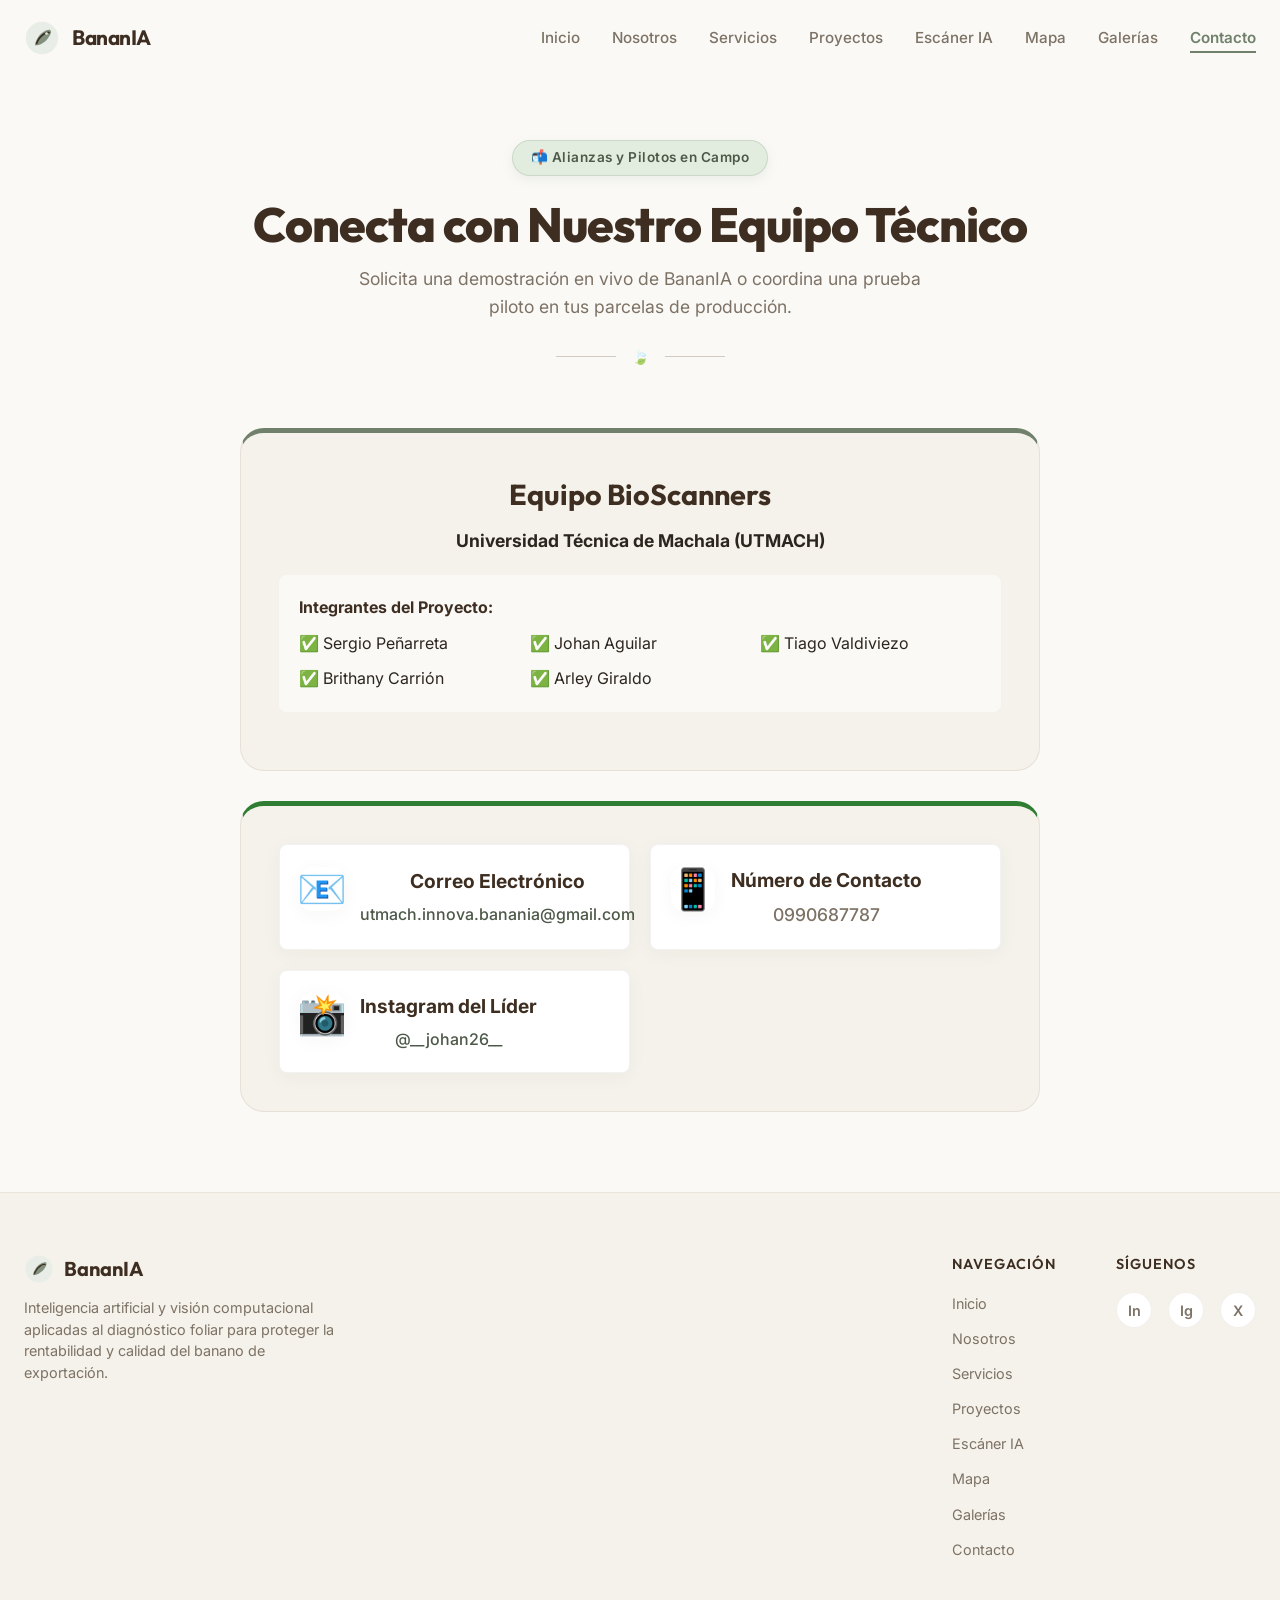
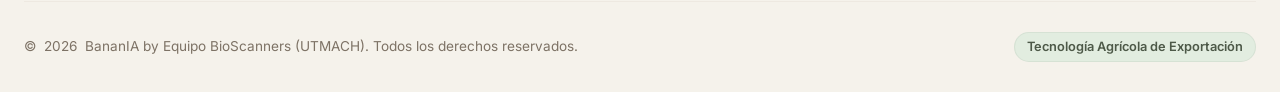
==== commit 008abeb6: "Update contact container margin in contacto.html Adjusted margin in contact container for better lay" ====
--- a/contacto.html
+++ b/contacto.html
@@ -1,170 +1,170 @@
-﻿<!DOCTYPE html>
-<html lang="es">
-<head>
-  <meta charset="UTF-8">
-  <meta name="viewport" content="width=device-width, initial-scale=1.0">
-  <title>Contacto - BananIA</title>
-  <meta name="description" content="Ponte en contacto con el equipo de BananIA para solicitar demostraciones o pilotos de inteligencia artificial en tu finca bananera.">
-  <link rel="stylesheet" href="styles.css">
-</head>
-<body>
-  <!-- ==========================================================================
-       BARRA DE NAVEGACIÓN FIJA REUTILIZABLE
-       ========================================================================== -->
-  <header class="main-navbar" id="navbar">
-    <div class="navbar-container">
-      <a href="index.html" class="navbar-brand">
-        <svg xmlns="http://www.w3.org/2000/svg" viewBox="0 0 40 40" width="36" height="36" fill="none">
-          <circle cx="20" cy="20" r="18" fill="#E8EDE7" />
-          <path d="M12 28C15 14 26 10 29 11C31 12 30 16 26 21C22 26 15 29 12 28Z" fill="#70806A" opacity="0.85"/>
-          <path d="M14 26C18 16 26 13 28 14" stroke="#3E2E21" stroke-width="1.8" stroke-linecap="round"/>
-          <circle cx="25" cy="15" r="1.5" fill="#E2EDE0" />
-        </svg>
-        <span>BananIA</span>
-      </a>
-
-      <button class="navbar-toggle" id="navbarToggle" aria-label="Abrir menú de navegación" aria-expanded="false" aria-controls="navbarMenu">
-        <span></span>
-        <span></span>
-        <span></span>
-      </button>
-
-      <ul class="navbar-menu" id="navbarMenu">
-        <li><a href="index.html" class="navbar-link">Inicio</a></li>
-        <li><a href="nosotros.html" class="navbar-link">Nosotros</a></li>
-        <li><a href="servicios.html" class="navbar-link">Servicios</a></li>
-        <li><a href="proyectos.html" class="navbar-link">Proyectos</a></li>
-        <li><a href="escaner.html" class="navbar-link">Escáner IA</a></li>
-        <li><a href="mapa.html" class="navbar-link">Mapa</a></li>
-        <li><a href="galerias.html" class="navbar-link">Galerías</a></li>
-        <li><a href="contacto.html" class="navbar-link active">Contacto</a></li>
-      </ul>
-    </div>
-  </header>
-
-  <!-- ==========================================================================
-       CONTENIDO PRINCIPAL - CONTACTO
-       ========================================================================== -->
-  <main class="main-content">
-    <section class="hero-section">
-      <div class="hero-badge">📬 Alianzas y Pilotos en Campo</div>
-      <h1>Conecta con Nuestro Equipo Técnico</h1>
-      <p>Solicita una demostración en vivo de BananIA o coordina una prueba piloto en tus parcelas de producción.</p>
-      <div class="decorative-separator">
-        <span></span>
-        <i>🍃</i>
-        <span></span>
-      </div>
-    </section>
-
-    <!-- Sección de Formulario y Datos de Contacto -->
-    <!-- Datos de Contacto y Equipo -->
-    <section class="contact-container" style="display: block; max-width: 800px; margin: 0 auto;">
-      
-      <!-- Información del Proyecto -->
-      <div class="contact-info-card" style="margin-bottom: 30px; text-align: center; border-top: 5px solid var(--color-olive-green);">
-        <h3 style="font-size: 1.8rem; margin-bottom: 10px;">Equipo BioScanners</h3>
-        <p style="font-size: 1.1rem; color: var(--color-text-secondary); margin-bottom: 20px;">
-          <strong>Universidad Técnica de Machala (UTMACH)</strong>
-        </p>
-        
-        <div style="background: var(--color-bg-hueso); padding: 20px; border-radius: var(--border-radius-sm); margin-bottom: 20px; text-align: left;">
-          <h4 style="color: var(--color-dark-brown); margin-bottom: 10px;">Integrantes del Proyecto:</h4>
-          <ul style="list-style-type: none; padding: 0; display: grid; grid-template-columns: repeat(auto-fit, minmax(200px, 1fr)); gap: 10px; color: var(--color-text-dark);">
-            <li>✅ Sergio Peñarreta</li>
-            <li>✅ Johan Aguilar</li>
-            <li>✅ Tiago Valdiviezo</li>
-            <li>✅ Brithany Carrión</li>
-            <li>✅ Arley Giraldo</li>
-          </ul>
-        </div>
-      </div>
-
-      <!-- Medios de Contacto -->
-      <div class="contact-info-card" style="display: grid; grid-template-columns: repeat(auto-fit, minmax(250px, 1fr)); gap: 20px; border-top: 5px solid #2e7d32;">
-        
-        <div class="contact-item" style="margin: 0; padding: 20px; background: #fff; border: 1px solid rgba(0,0,0,0.05); border-radius: var(--border-radius-sm); box-shadow: var(--shadow-soft);">
-          <div class="contact-item-icon" style="font-size: 2.5rem; margin-bottom: 15px;">📧</div>
-          <div style="text-align: center;">
-            <strong style="display:block; color:var(--color-dark-brown); font-size: 1.2rem; margin-bottom: 5px;">Correo Electrónico</strong>
-            <a href="mailto:utmach.innova.banania@gmail.com" style="color:var(--color-olive-dark); font-weight: 500; text-decoration: none;">utmach.innova.banania@gmail.com</a>
-          </div>
-        </div>
-
-        <div class="contact-item" style="margin: 0; padding: 20px; background: #fff; border: 1px solid rgba(0,0,0,0.05); border-radius: var(--border-radius-sm); box-shadow: var(--shadow-soft);">
-          <div class="contact-item-icon" style="font-size: 2.5rem; margin-bottom: 15px;">📱</div>
-          <div style="text-align: center;">
-            <strong style="display:block; color:var(--color-dark-brown); font-size: 1.2rem; margin-bottom: 5px;">Número de Contacto</strong>
-            <a href="tel:0990687787" style="color:var(--color-text-muted); font-weight: 500; text-decoration: none; font-size: 1.1rem;">0990687787</a>
-          </div>
-        </div>
-
-        <div class="contact-item" style="margin: 0; padding: 20px; background: #fff; border: 1px solid rgba(0,0,0,0.05); border-radius: var(--border-radius-sm); box-shadow: var(--shadow-soft);">
-          <div class="contact-item-icon" style="font-size: 2.5rem; margin-bottom: 15px;">📸</div>
-          <div style="text-align: center;">
-            <strong style="display:block; color:var(--color-dark-brown); font-size: 1.2rem; margin-bottom: 5px;">Instagram del Líder</strong>
-            <a href="https://www.instagram.com/__johan26__/" target="_blank" rel="noopener noreferrer" style="color:var(--color-olive-dark); font-weight: 500; text-decoration: none;">@__johan26__</a>
-          </div>
-        </div>
-
-      </div>
-    </section>
-  </main>
-
-  <!-- ==========================================================================
-       PIE DE PÁGINA (FOOTER) REUTILIZABLE
-       ========================================================================== -->
-  <footer class="main-footer">
-    <div class="footer-container">
-      <div class="footer-top">
-        <div class="footer-info">
-          <a href="index.html" class="footer-logo">
-            <svg xmlns="http://www.w3.org/2000/svg" viewBox="0 0 40 40" width="30" height="30" fill="none">
-              <circle cx="20" cy="20" r="18" fill="#E8EDE7" />
-              <path d="M12 28C15 14 26 10 29 11C31 12 30 16 26 21C22 26 15 29 12 28Z" fill="#70806A" opacity="0.85"/>
-              <path d="M14 26C18 16 26 13 28 14" stroke="#3E2E21" stroke-width="1.8" stroke-linecap="round"/>
-            </svg>
-            <span>BananIA</span>
-          </a>
-          <p class="footer-desc">Inteligencia artificial y visión computacional aplicadas al diagnóstico foliar para proteger la rentabilidad y calidad del banano de exportación.</p>
-        </div>
-
-        <div class="footer-links-group">
-          <nav class="footer-column" aria-label="Navegación del footer">
-            <span class="footer-heading">Navegación</span>
-            <a href="index.html" class="footer-link">Inicio</a>
-            <a href="nosotros.html" class="footer-link">Nosotros</a>
-            <a href="servicios.html" class="footer-link">Servicios</a>
-            <a href="proyectos.html" class="footer-link">Proyectos</a>
-            <a href="escaner.html" class="footer-link">Escáner IA</a>
-            <a href="mapa.html" class="footer-link">Mapa</a>
-            <a href="galerias.html" class="footer-link">Galerías</a>
-            <a href="contacto.html" class="footer-link">Contacto</a>
-          </nav>
-
-          <div class="footer-column">
-            <span class="footer-heading">Síguenos</span>
-            <div class="footer-socials">
-              <a href="#" class="social-icon" aria-label="LinkedIn">In</a>
-              <a href="https://www.instagram.com/__johan26__/" target="_blank" rel="noopener noreferrer" class="social-icon" aria-label="Instagram">Ig</a>
-              <a href="#" class="social-icon" aria-label="Twitter">X</a>
-            </div>
-          </div>
-        </div>
-      </div>
-
-      <div class="footer-bottom">
-        <div class="footer-copy">
-          &copy; <span id="footerYear"></span> BananIA by Equipo BioScanners (UTMACH). Todos los derechos reservados.
-        </div>
-        <div class="footer-counter">
-          <span>Tecnología Agrícola de Exportación</span>
-        </div>
-      </div>
-    </div>
-  </footer>
-
-  <script src="script.js"></script>
-</body>
-</html>
+﻿<!DOCTYPE html>
+<html lang="es">
+<head>
+  <meta charset="UTF-8">
+  <meta name="viewport" content="width=device-width, initial-scale=1.0">
+  <title>Contacto - BananIA</title>
+  <meta name="description" content="Ponte en contacto con el equipo de BananIA para solicitar demostraciones o pilotos de inteligencia artificial en tu finca bananera.">
+  <link rel="stylesheet" href="styles.css">
+</head>
+<body>
+  <!-- ==========================================================================
+       BARRA DE NAVEGACIÓN FIJA REUTILIZABLE
+       ========================================================================== -->
+  <header class="main-navbar" id="navbar">
+    <div class="navbar-container">
+      <a href="index.html" class="navbar-brand">
+        <svg xmlns="http://www.w3.org/2000/svg" viewBox="0 0 40 40" width="36" height="36" fill="none">
+          <circle cx="20" cy="20" r="18" fill="#E8EDE7" />
+          <path d="M12 28C15 14 26 10 29 11C31 12 30 16 26 21C22 26 15 29 12 28Z" fill="#70806A" opacity="0.85"/>
+          <path d="M14 26C18 16 26 13 28 14" stroke="#3E2E21" stroke-width="1.8" stroke-linecap="round"/>
+          <circle cx="25" cy="15" r="1.5" fill="#E2EDE0" />
+        </svg>
+        <span>BananIA</span>
+      </a>
 
+      <button class="navbar-toggle" id="navbarToggle" aria-label="Abrir menú de navegación" aria-expanded="false" aria-controls="navbarMenu">
+        <span></span>
+        <span></span>
+        <span></span>
+      </button>
+
+      <ul class="navbar-menu" id="navbarMenu">
+        <li><a href="index.html" class="navbar-link">Inicio</a></li>
+        <li><a href="nosotros.html" class="navbar-link">Nosotros</a></li>
+        <li><a href="servicios.html" class="navbar-link">Servicios</a></li>
+        <li><a href="proyectos.html" class="navbar-link">Proyectos</a></li>
+        <li><a href="escaner.html" class="navbar-link">Escáner IA</a></li>
+        <li><a href="mapa.html" class="navbar-link">Mapa</a></li>
+        <li><a href="galerias.html" class="navbar-link">Galerías</a></li>
+        <li><a href="contacto.html" class="navbar-link active">Contacto</a></li>
+      </ul>
+    </div>
+  </header>
+
+  <!-- ==========================================================================
+       CONTENIDO PRINCIPAL - CONTACTO
+       ========================================================================== -->
+  <main class="main-content">
+    <section class="hero-section">
+      <div class="hero-badge">📬 Alianzas y Pilotos en Campo</div>
+      <h1>Conecta con Nuestro Equipo Técnico</h1>
+      <p>Solicita una demostración en vivo de BananIA o coordina una prueba piloto en tus parcelas de producción.</p>
+      <div class="decorative-separator">
+        <span></span>
+        <i>🍃</i>
+        <span></span>
+      </div>
+    </section>
+
+    <!-- Sección de Formulario y Datos de Contacto -->
+    <!-- Datos de Contacto y Equipo -->
+    <section class="contact-container" style="display: block; max-width: 800px; margin: 0 auto 80px auto;">
+      
+      <!-- Información del Proyecto -->
+      <div class="contact-info-card" style="margin-bottom: 30px; text-align: center; border-top: 5px solid var(--color-olive-green);">
+        <h3 style="font-size: 1.8rem; margin-bottom: 10px;">Equipo BioScanners</h3>
+        <p style="font-size: 1.1rem; color: var(--color-text-secondary); margin-bottom: 20px;">
+          <strong>Universidad Técnica de Machala (UTMACH)</strong>
+        </p>
+        
+        <div style="background: var(--color-bg-hueso); padding: 20px; border-radius: var(--border-radius-sm); margin-bottom: 20px; text-align: left;">
+          <h4 style="color: var(--color-dark-brown); margin-bottom: 10px;">Integrantes del Proyecto:</h4>
+          <ul style="list-style-type: none; padding: 0; display: grid; grid-template-columns: repeat(auto-fit, minmax(200px, 1fr)); gap: 10px; color: var(--color-text-dark);">
+            <li>✅ Sergio Peñarreta</li>
+            <li>✅ Johan Aguilar</li>
+            <li>✅ Tiago Valdiviezo</li>
+            <li>✅ Brithany Carrión</li>
+            <li>✅ Arley Giraldo</li>
+          </ul>
+        </div>
+      </div>
+
+      <!-- Medios de Contacto -->
+      <div class="contact-info-card" style="display: grid; grid-template-columns: repeat(auto-fit, minmax(250px, 1fr)); gap: 20px; border-top: 5px solid #2e7d32;">
+        
+        <div class="contact-item" style="margin: 0; padding: 20px; background: #fff; border: 1px solid rgba(0,0,0,0.05); border-radius: var(--border-radius-sm); box-shadow: var(--shadow-soft);">
+          <div class="contact-item-icon" style="font-size: 2.5rem; margin-bottom: 15px;">📧</div>
+          <div style="text-align: center;">
+            <strong style="display:block; color:var(--color-dark-brown); font-size: 1.2rem; margin-bottom: 5px;">Correo Electrónico</strong>
+            <a href="mailto:utmach.innova.banania@gmail.com" style="color:var(--color-olive-dark); font-weight: 500; text-decoration: none;">utmach.innova.banania@gmail.com</a>
+          </div>
+        </div>
+
+        <div class="contact-item" style="margin: 0; padding: 20px; background: #fff; border: 1px solid rgba(0,0,0,0.05); border-radius: var(--border-radius-sm); box-shadow: var(--shadow-soft);">
+          <div class="contact-item-icon" style="font-size: 2.5rem; margin-bottom: 15px;">📱</div>
+          <div style="text-align: center;">
+            <strong style="display:block; color:var(--color-dark-brown); font-size: 1.2rem; margin-bottom: 5px;">Número de Contacto</strong>
+            <a href="tel:0990687787" style="color:var(--color-text-muted); font-weight: 500; text-decoration: none; font-size: 1.1rem;">0990687787</a>
+          </div>
+        </div>
+
+        <div class="contact-item" style="margin: 0; padding: 20px; background: #fff; border: 1px solid rgba(0,0,0,0.05); border-radius: var(--border-radius-sm); box-shadow: var(--shadow-soft);">
+          <div class="contact-item-icon" style="font-size: 2.5rem; margin-bottom: 15px;">📸</div>
+          <div style="text-align: center;">
+            <strong style="display:block; color:var(--color-dark-brown); font-size: 1.2rem; margin-bottom: 5px;">Instagram del Líder</strong>
+            <a href="https://www.instagram.com/__johan26__/" target="_blank" rel="noopener noreferrer" style="color:var(--color-olive-dark); font-weight: 500; text-decoration: none;">@__johan26__</a>
+          </div>
+        </div>
+
+      </div>
+    </section>
+  </main>
+
+  <!-- ==========================================================================
+       PIE DE PÁGINA (FOOTER) REUTILIZABLE
+       ========================================================================== -->
+  <footer class="main-footer">
+    <div class="footer-container">
+      <div class="footer-top">
+        <div class="footer-info">
+          <a href="index.html" class="footer-logo">
+            <svg xmlns="http://www.w3.org/2000/svg" viewBox="0 0 40 40" width="30" height="30" fill="none">
+              <circle cx="20" cy="20" r="18" fill="#E8EDE7" />
+              <path d="M12 28C15 14 26 10 29 11C31 12 30 16 26 21C22 26 15 29 12 28Z" fill="#70806A" opacity="0.85"/>
+              <path d="M14 26C18 16 26 13 28 14" stroke="#3E2E21" stroke-width="1.8" stroke-linecap="round"/>
+            </svg>
+            <span>BananIA</span>
+          </a>
+          <p class="footer-desc">Inteligencia artificial y visión computacional aplicadas al diagnóstico foliar para proteger la rentabilidad y calidad del banano de exportación.</p>
+        </div>
+
+        <div class="footer-links-group">
+          <nav class="footer-column" aria-label="Navegación del footer">
+            <span class="footer-heading">Navegación</span>
+            <a href="index.html" class="footer-link">Inicio</a>
+            <a href="nosotros.html" class="footer-link">Nosotros</a>
+            <a href="servicios.html" class="footer-link">Servicios</a>
+            <a href="proyectos.html" class="footer-link">Proyectos</a>
+            <a href="escaner.html" class="footer-link">Escáner IA</a>
+            <a href="mapa.html" class="footer-link">Mapa</a>
+            <a href="galerias.html" class="footer-link">Galerías</a>
+            <a href="contacto.html" class="footer-link">Contacto</a>
+          </nav>
+
+          <div class="footer-column">
+            <span class="footer-heading">Síguenos</span>
+            <div class="footer-socials">
+              <a href="#" class="social-icon" aria-label="LinkedIn">In</a>
+              <a href="https://www.instagram.com/__johan26__/" target="_blank" rel="noopener noreferrer" class="social-icon" aria-label="Instagram">Ig</a>
+              <a href="#" class="social-icon" aria-label="Twitter">X</a>
+            </div>
+          </div>
+        </div>
+      </div>
+
+      <div class="footer-bottom">
+        <div class="footer-copy">
+          &copy; <span id="footerYear"></span> BananIA by Equipo BioScanners (UTMACH). Todos los derechos reservados.
+        </div>
+        <div class="footer-counter">
+          <span>Tecnología Agrícola de Exportación</span>
+        </div>
+      </div>
+    </div>
+  </footer>
+
+  <script src="script.js"></script>
+</body>
+</html>
+
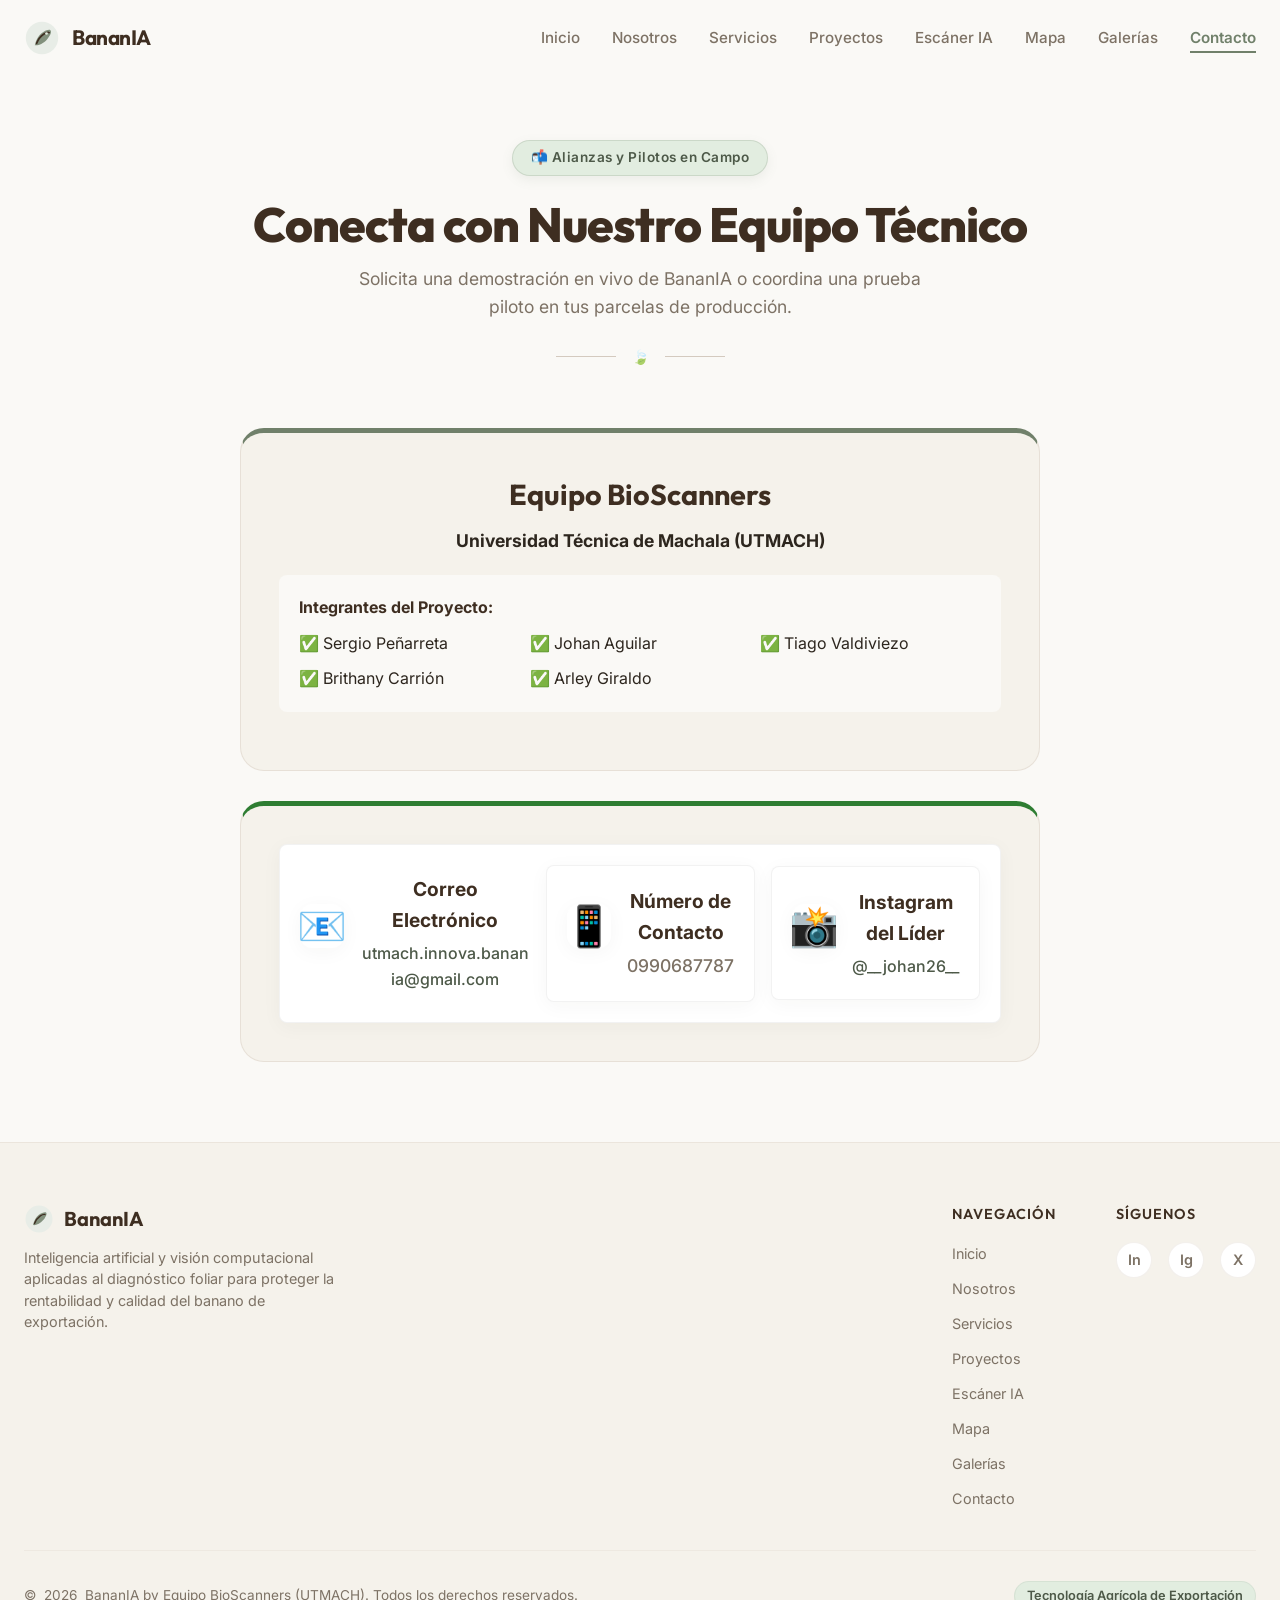
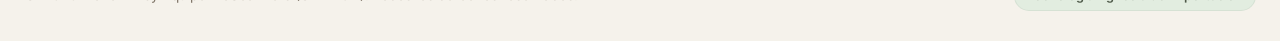
==== commit c71dcb86: "Update contacto.html" ====
--- a/contacto.html
+++ b/contacto.html
@@ -59,10 +59,10 @@
 
     <!-- Sección de Formulario y Datos de Contacto -->
     <!-- Datos de Contacto y Equipo -->
-    <section class="contact-container" style="display: block; max-width: 800px; margin: 0 auto 80px auto;">
+     <section class="contact-container" style="display: block; width: 92%; max-width: 800px; margin: 0 auto 80px auto;">
       
       <!-- Información del Proyecto -->
-      <div class="contact-info-card" style="margin-bottom: 30px; text-align: center; border-top: 5px solid var(--color-olive-green);">
+      <div class="contact-info-card" style="margin-bottom: 30px; text-align: center; border-top: 5px solid var(--color-olive-green); box-sizing: border-box;">
         <h3 style="font-size: 1.8rem; margin-bottom: 10px;">Equipo BioScanners</h3>
         <p style="font-size: 1.1rem; color: var(--color-text-secondary); margin-bottom: 20px;">
           <strong>Universidad Técnica de Machala (UTMACH)</strong>
@@ -81,14 +81,13 @@
       </div>
 
       <!-- Medios de Contacto -->
-      <div class="contact-info-card" style="display: grid; grid-template-columns: repeat(auto-fit, minmax(250px, 1fr)); gap: 20px; border-top: 5px solid #2e7d32;">
+      <div class="contact-info-card" style="display: grid; grid-template-columns: repeat(auto-fit, minmax(250px, 1fr)); gap: 20px; border-top: 5px solid #2e7d32; box-sizing: border-box;">
         
-        <div class="contact-item" style="margin: 0; padding: 20px; background: #fff; border: 1px solid rgba(0,0,0,0.05); border-radius: var(--border-radius-sm); box-shadow: var(--shadow-soft);">
+        <div class="contact-item" style="margin: 0; padding: 20px; background: #fff; border: 1px solid rgba(0,0,0,0.05); border-radius: var(--border-radius-sm); box-shadow: var(--shadow-soft); box-sizing: border-box;">
           <div class="contact-item-icon" style="font-size: 2.5rem; margin-bottom: 15px;">📧</div>
           <div style="text-align: center;">
             <strong style="display:block; color:var(--color-dark-brown); font-size: 1.2rem; margin-bottom: 5px;">Correo Electrónico</strong>
-            <a href="mailto:utmach.innova.banania@gmail.com" style="color:var(--color-olive-dark); font-weight: 500; text-decoration: none;">utmach.innova.banania@gmail.com</a>
-          </div>
+            <a href="mailto:utmach.innova.banania@gmail.com" style="color:var(--color-olive-dark); font-weight: 500; text-decoration: none; word-break: break-all;">utmach.innova.banania@gmail.com</a>
         </div>
 
         <div class="contact-item" style="margin: 0; padding: 20px; background: #fff; border: 1px solid rgba(0,0,0,0.05); border-radius: var(--border-radius-sm); box-shadow: var(--shadow-soft);">
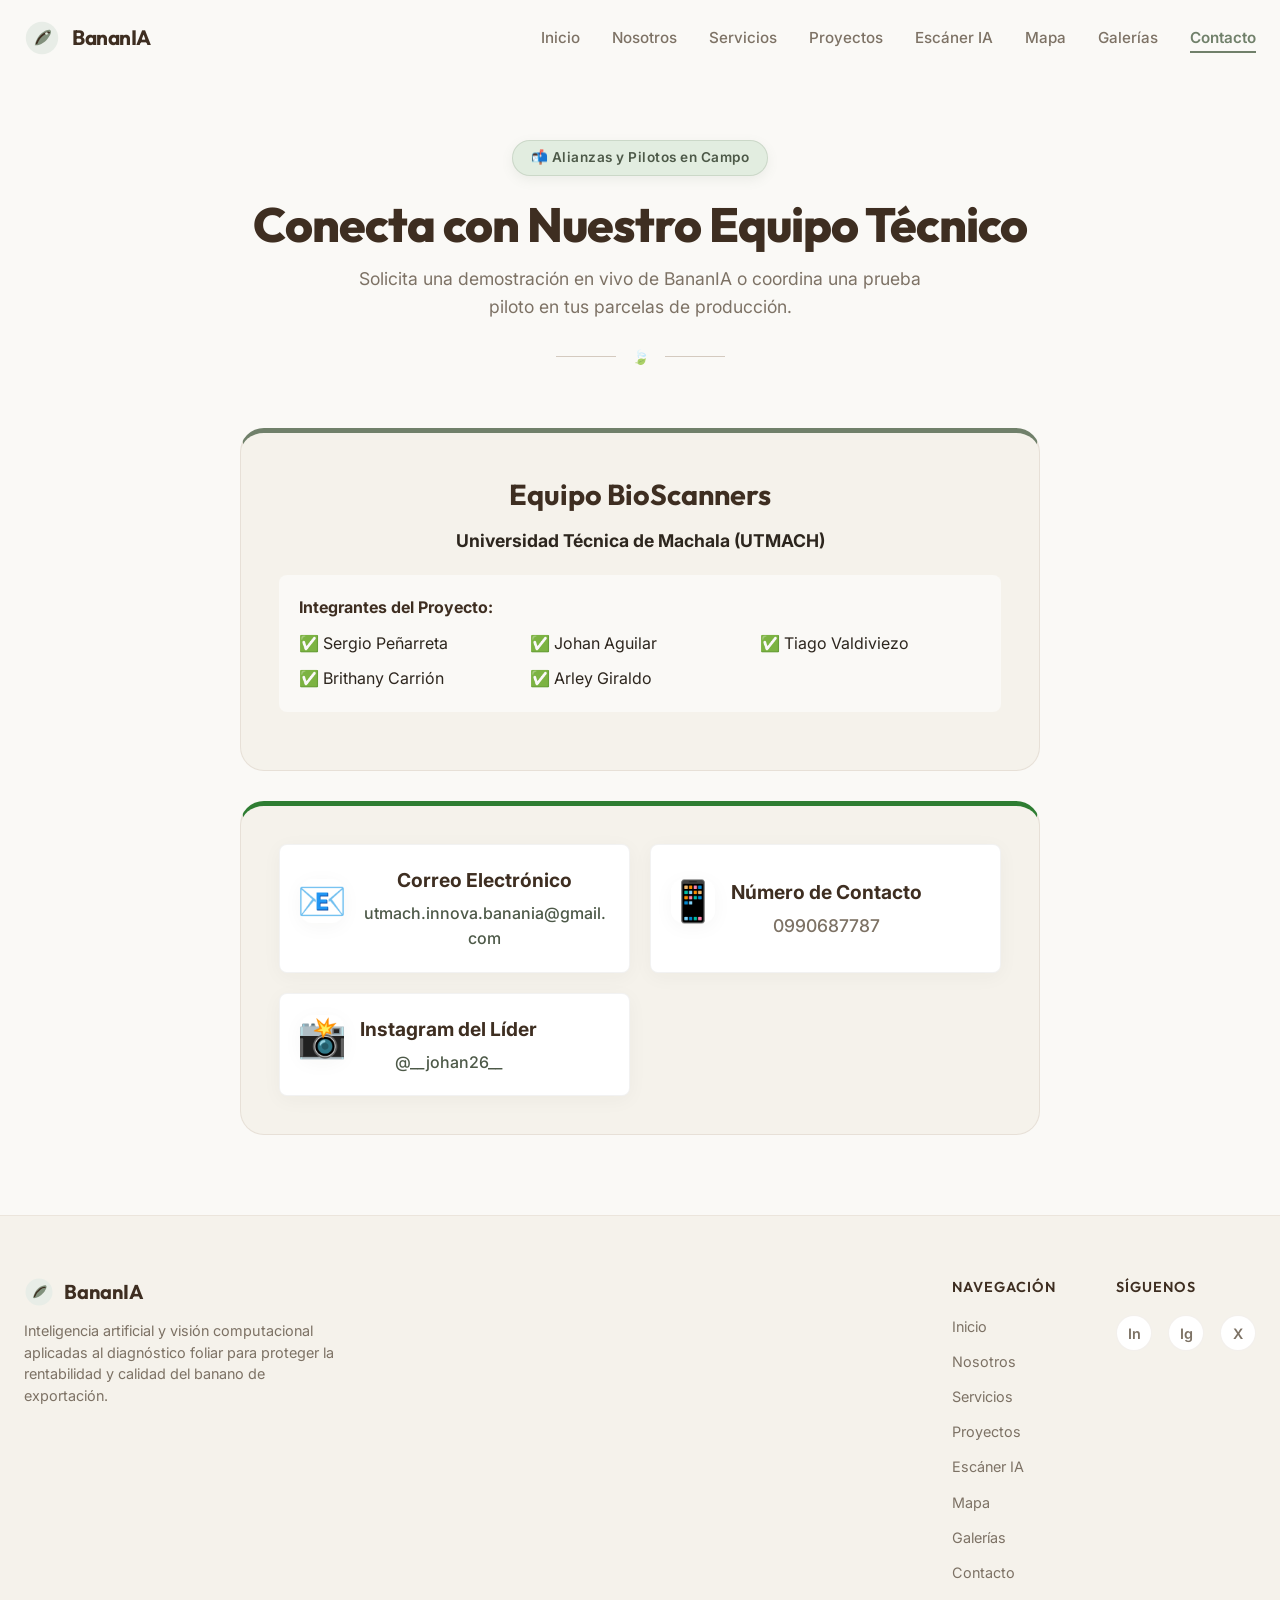
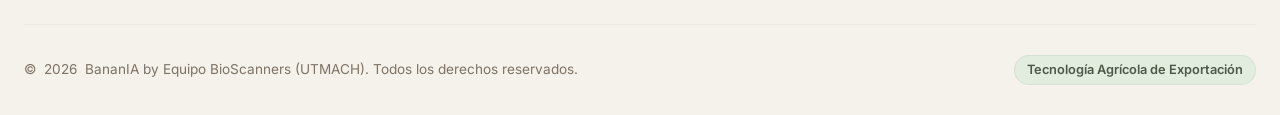
==== commit d931a260: "Update contacto.html" ====
--- a/contacto.html
+++ b/contacto.html
@@ -1,4 +1,4 @@
-﻿<!DOCTYPE html>
+<!DOCTYPE html>
 <html lang="es">
 <head>
   <meta charset="UTF-8">
@@ -59,7 +59,7 @@
 
     <!-- Sección de Formulario y Datos de Contacto -->
     <!-- Datos de Contacto y Equipo -->
-     <section class="contact-container" style="display: block; width: 92%; max-width: 800px; margin: 0 auto 80px auto;">
+    <section class="contact-container" style="display: block; width: 92%; max-width: 800px; margin: 0 auto 80px auto;">
       
       <!-- Información del Proyecto -->
       <div class="contact-info-card" style="margin-bottom: 30px; text-align: center; border-top: 5px solid var(--color-olive-green); box-sizing: border-box;">
@@ -88,6 +88,7 @@
           <div style="text-align: center;">
             <strong style="display:block; color:var(--color-dark-brown); font-size: 1.2rem; margin-bottom: 5px;">Correo Electrónico</strong>
             <a href="mailto:utmach.innova.banania@gmail.com" style="color:var(--color-olive-dark); font-weight: 500; text-decoration: none; word-break: break-all;">utmach.innova.banania@gmail.com</a>
+          </div>
         </div>
 
         <div class="contact-item" style="margin: 0; padding: 20px; background: #fff; border: 1px solid rgba(0,0,0,0.05); border-radius: var(--border-radius-sm); box-shadow: var(--shadow-soft);">
@@ -167,3 +168,4 @@
 </body>
 </html>
 
+
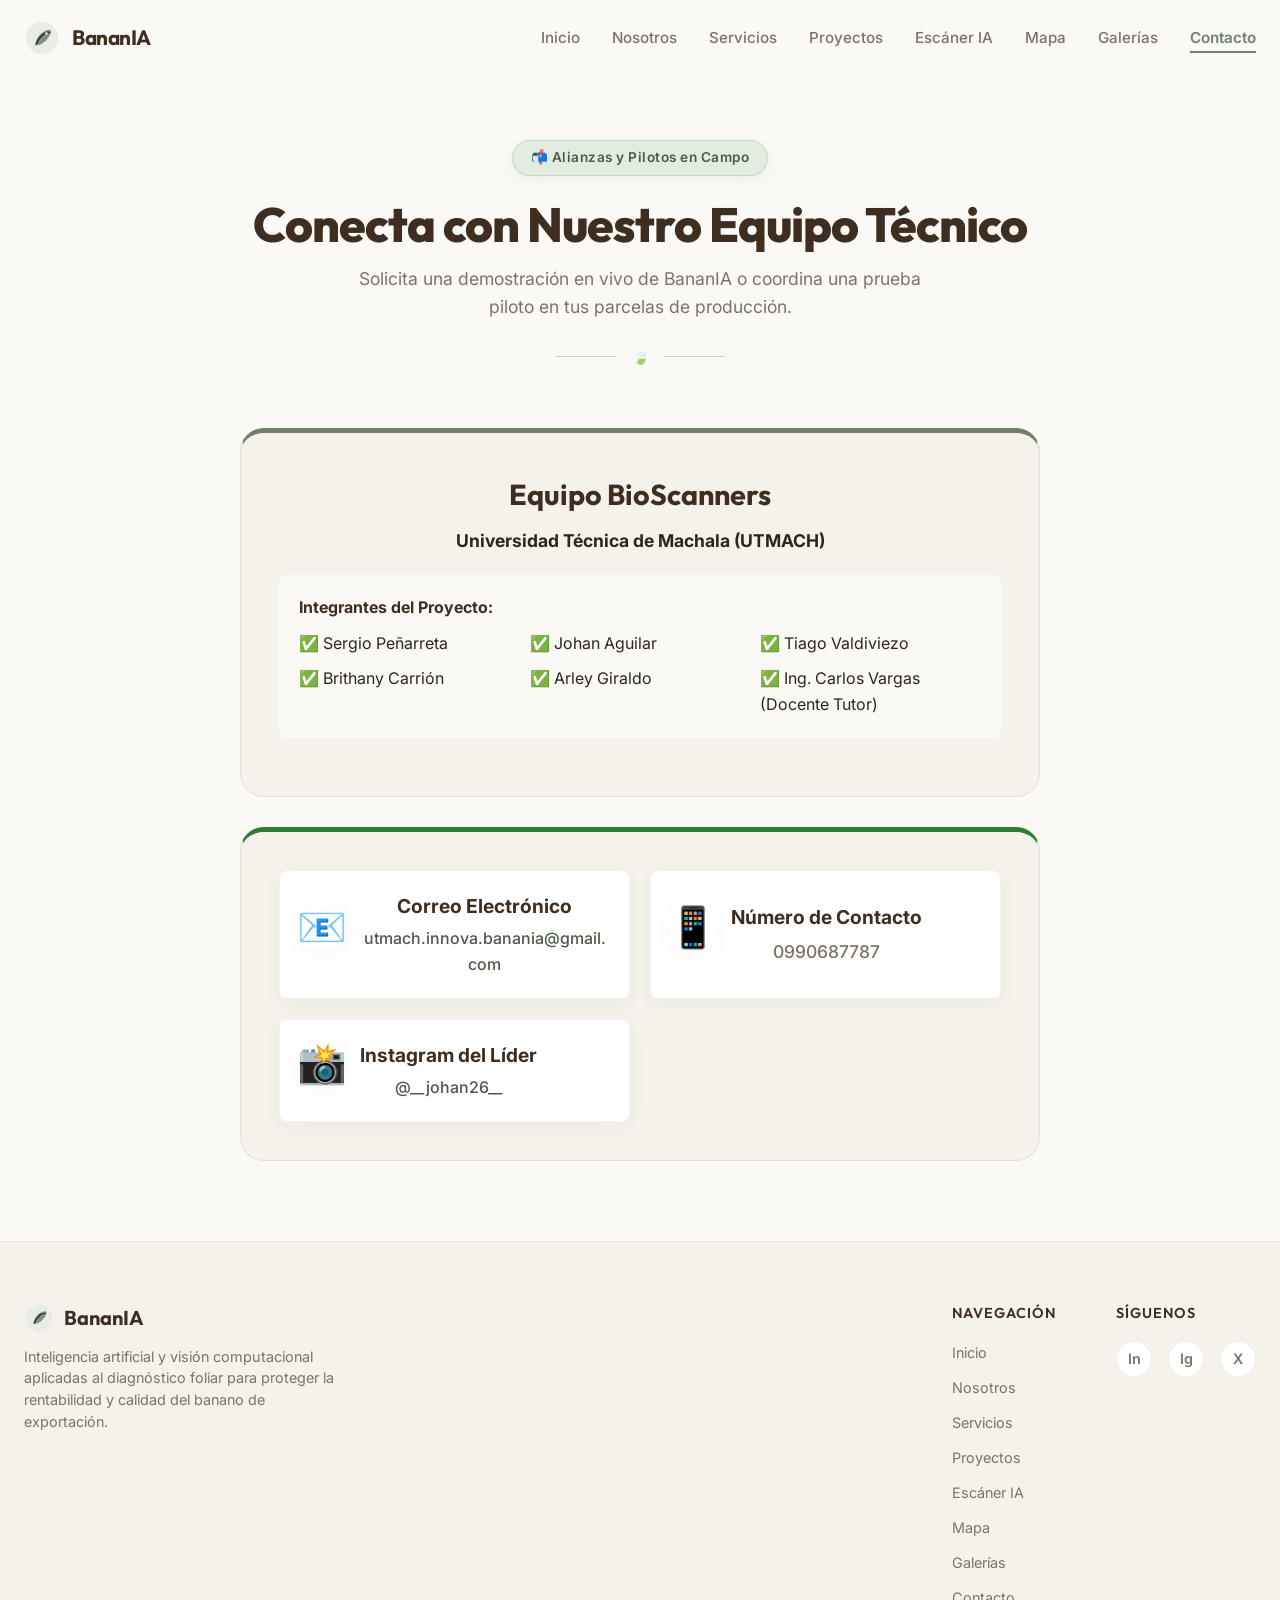
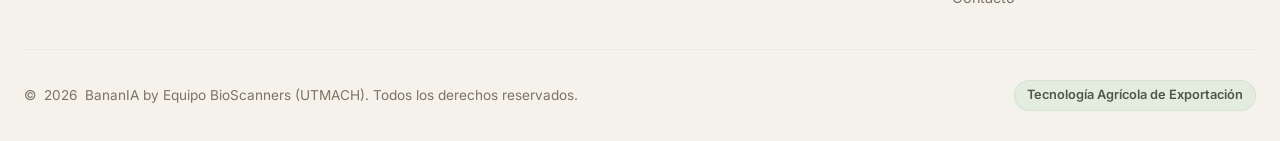
==== commit 7a12bed7: "Add Ing. Carlos Vargas to the contact list" ====
--- a/contacto.html
+++ b/contacto.html
@@ -76,6 +76,7 @@
             <li>✅ Tiago Valdiviezo</li>
             <li>✅ Brithany Carrión</li>
             <li>✅ Arley Giraldo</li>
+            <li>✅ Ing. Carlos Vargas (Docente Tutor)</li>
           </ul>
         </div>
       </div>
@@ -168,4 +169,3 @@
 </body>
 </html>
 
-
--- a/styles.css
+++ b/styles.css
@@ -888,11 +888,12 @@
 }
 
 /* ==========================================================================
-   TARJETAS DE CATEGORÍAS IA (SANA / POLVO / DAÑADA)
+   TARJETAS DE CATEGORÍAS IA — BananaScan v2.0
+   (HEALTHY / SIGATOKA / CORDANA / PESTALOTIOPSIS + FILTRO)
    ========================================================================== */
 .categories-grid {
   display: grid;
-  grid-template-columns: repeat(auto-fit, minmax(290px, 1fr));
+  grid-template-columns: repeat(auto-fit, minmax(270px, 1fr));
   gap: 26px;
   margin-bottom: 80px;
 }
@@ -913,11 +914,18 @@
 .category-card.sana {
   border-left: 4px solid #4caf50;
 }
-.category-card.polvo {
-  border-left: 4px solid #8d6e63;
-}
-.category-card.danada {
+.category-card.sigatoka {
   border-left: 4px solid #f44336;
+}
+.category-card.cordana {
+  border-left: 4px solid #ff6d00;
+}
+.category-card.pestalotiopsis {
+  border-left: 4px solid #6d4c41;
+}
+.category-card.filtro {
+  border-left: 4px solid #90a4ae;
+  background: var(--color-light-gray);
 }
 .cat-icon {
   font-size: 2.2rem;
@@ -941,8 +949,10 @@
   font-weight: 600;
 }
 .sana .cat-badge { color: #2e7d32; }
-.polvo .cat-badge { color: #5d4037; }
-.danada .cat-badge { color: #c62828; }
+.sigatoka .cat-badge { color: #c62828; }
+.cordana .cat-badge { color: #e65100; }
+.pestalotiopsis .cat-badge { color: #4e342e; }
+.filtro .cat-badge { color: #546e7a; }
 
 /* ==========================================================================
    PROPUESTA DE VALOR / VALUE PROPOSITION GRID
